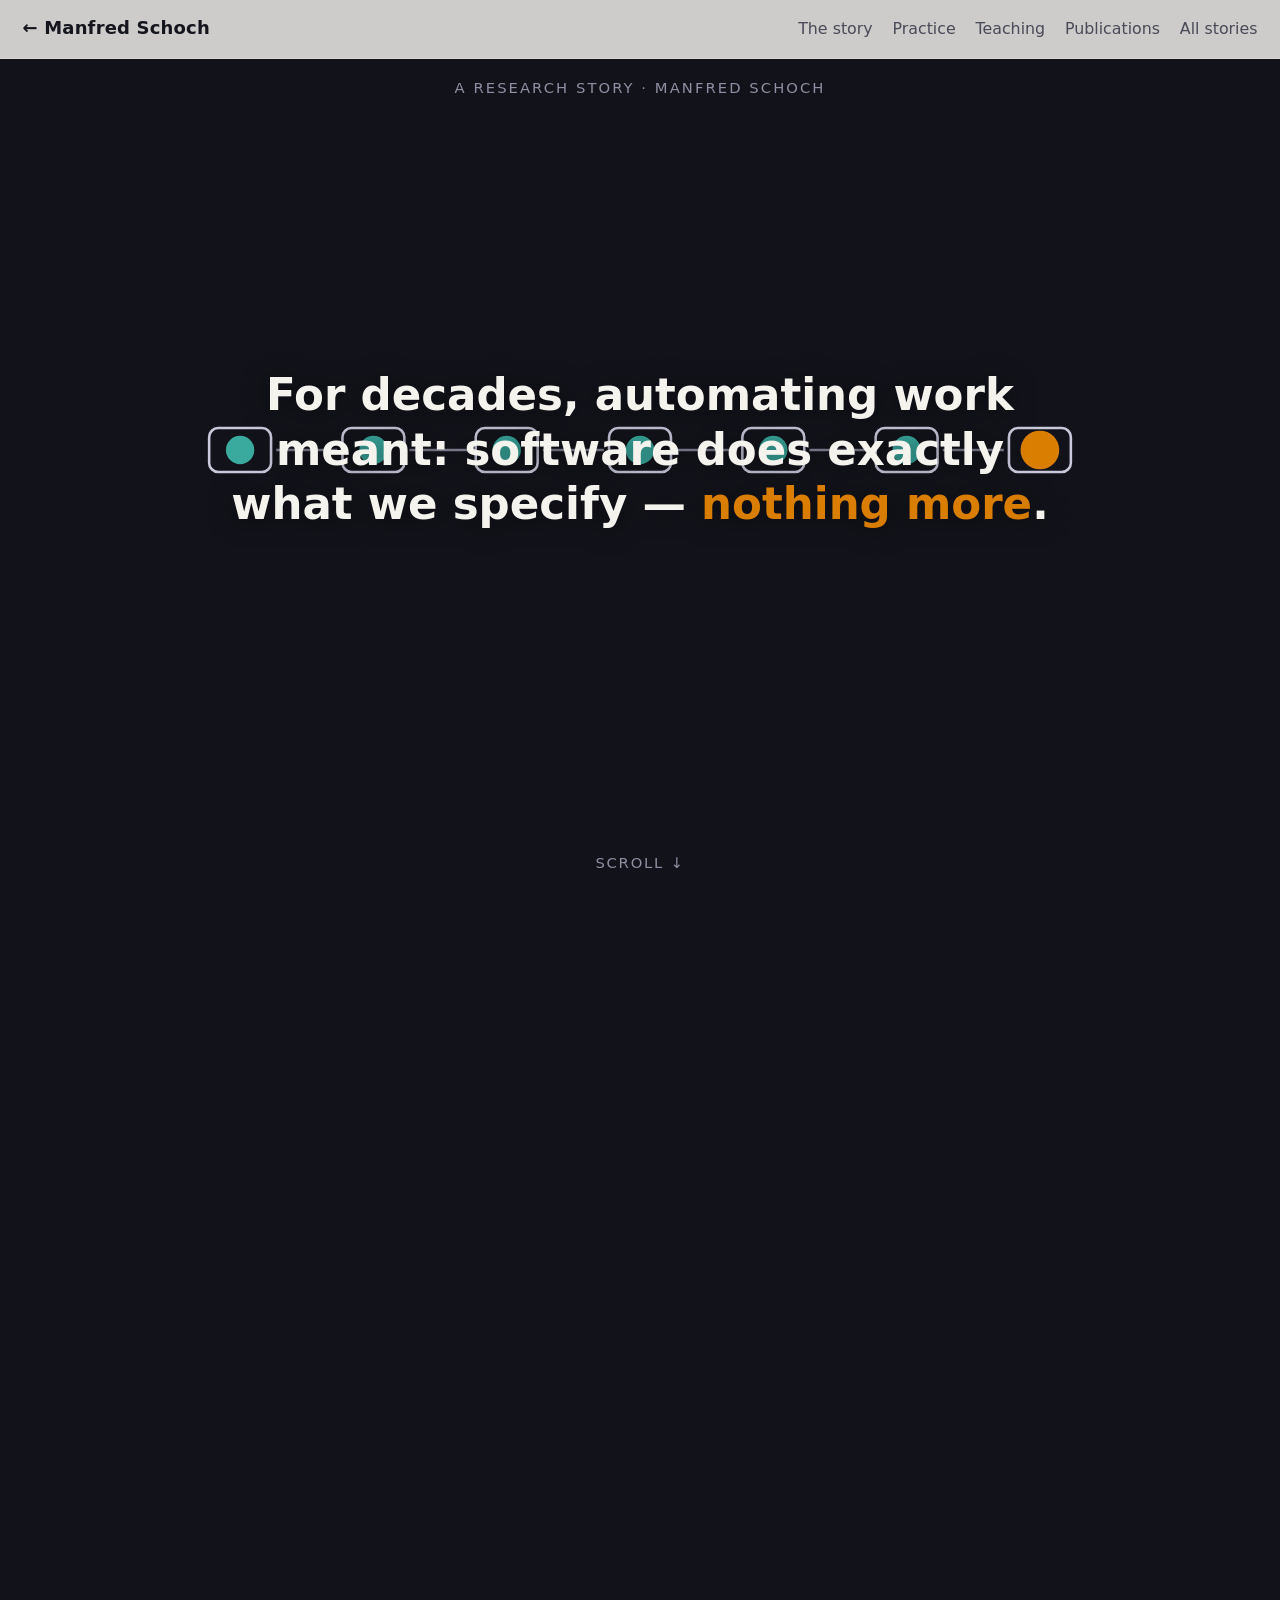
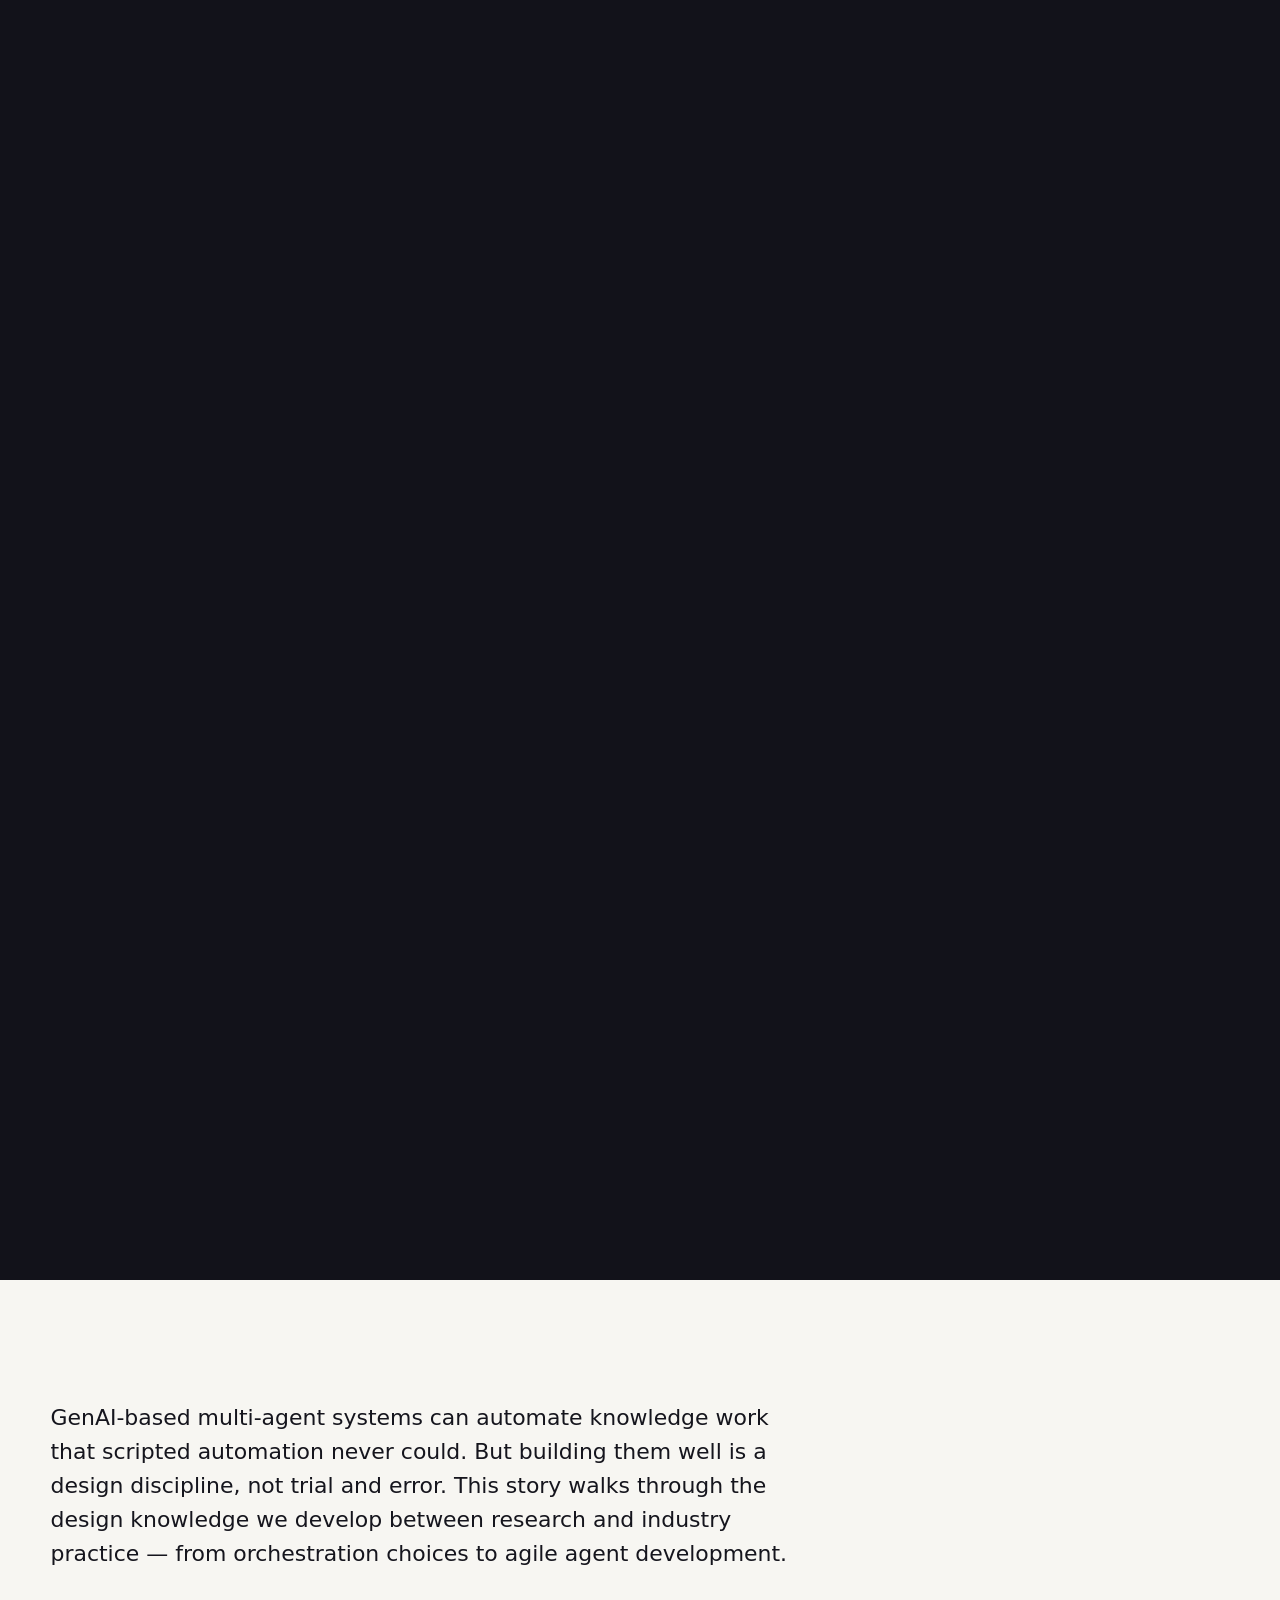
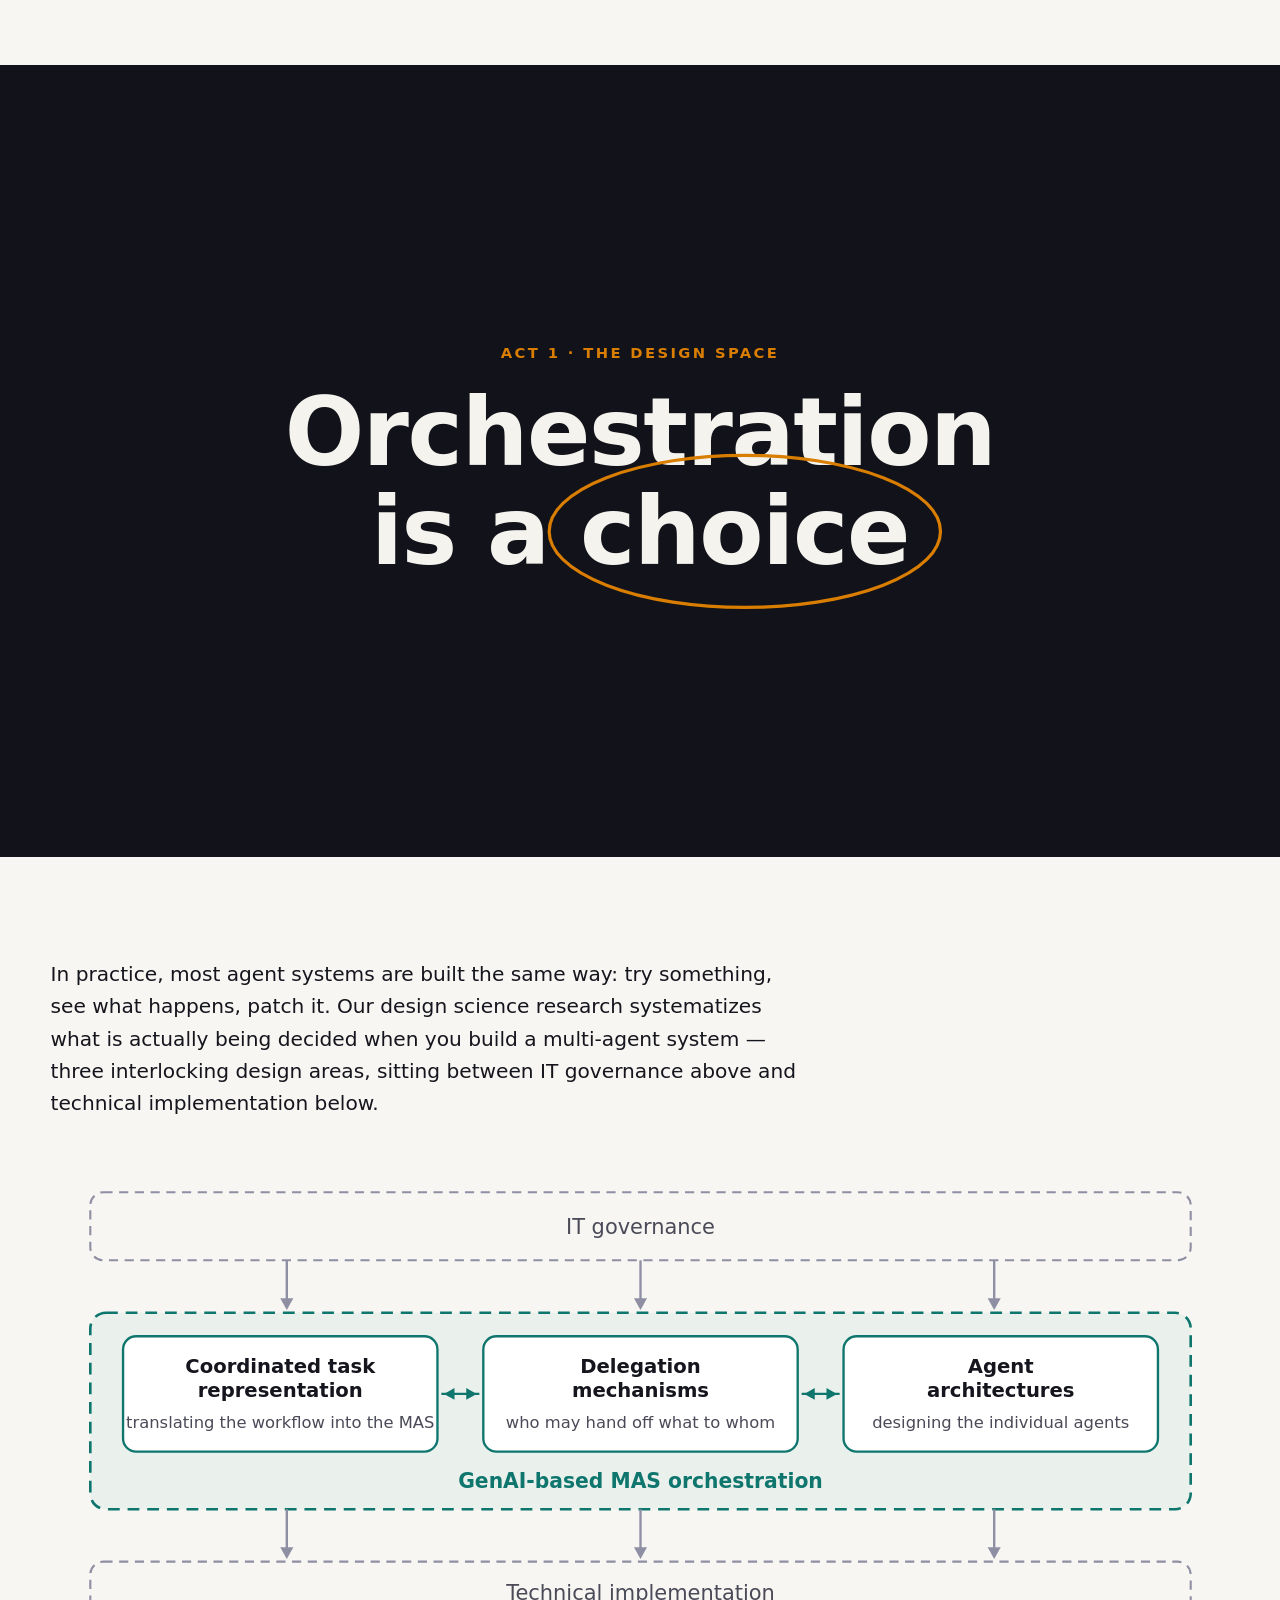
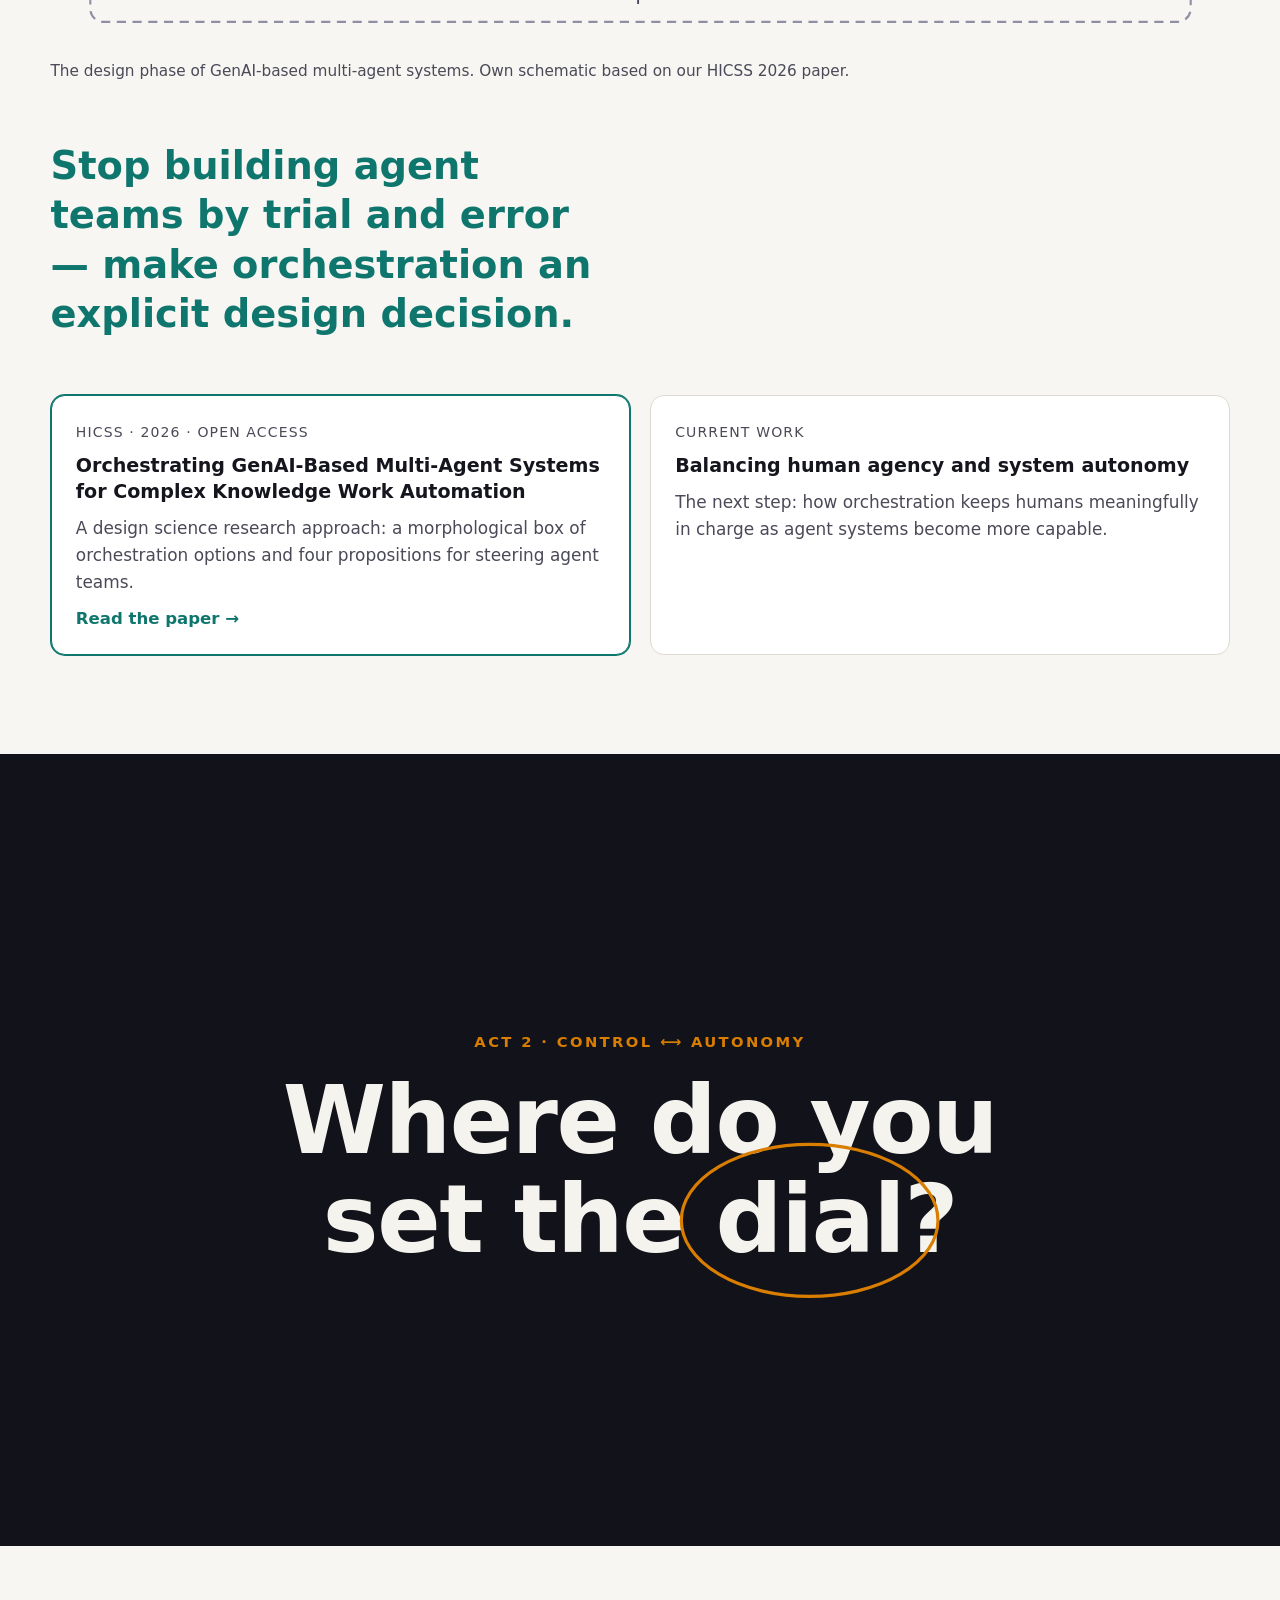
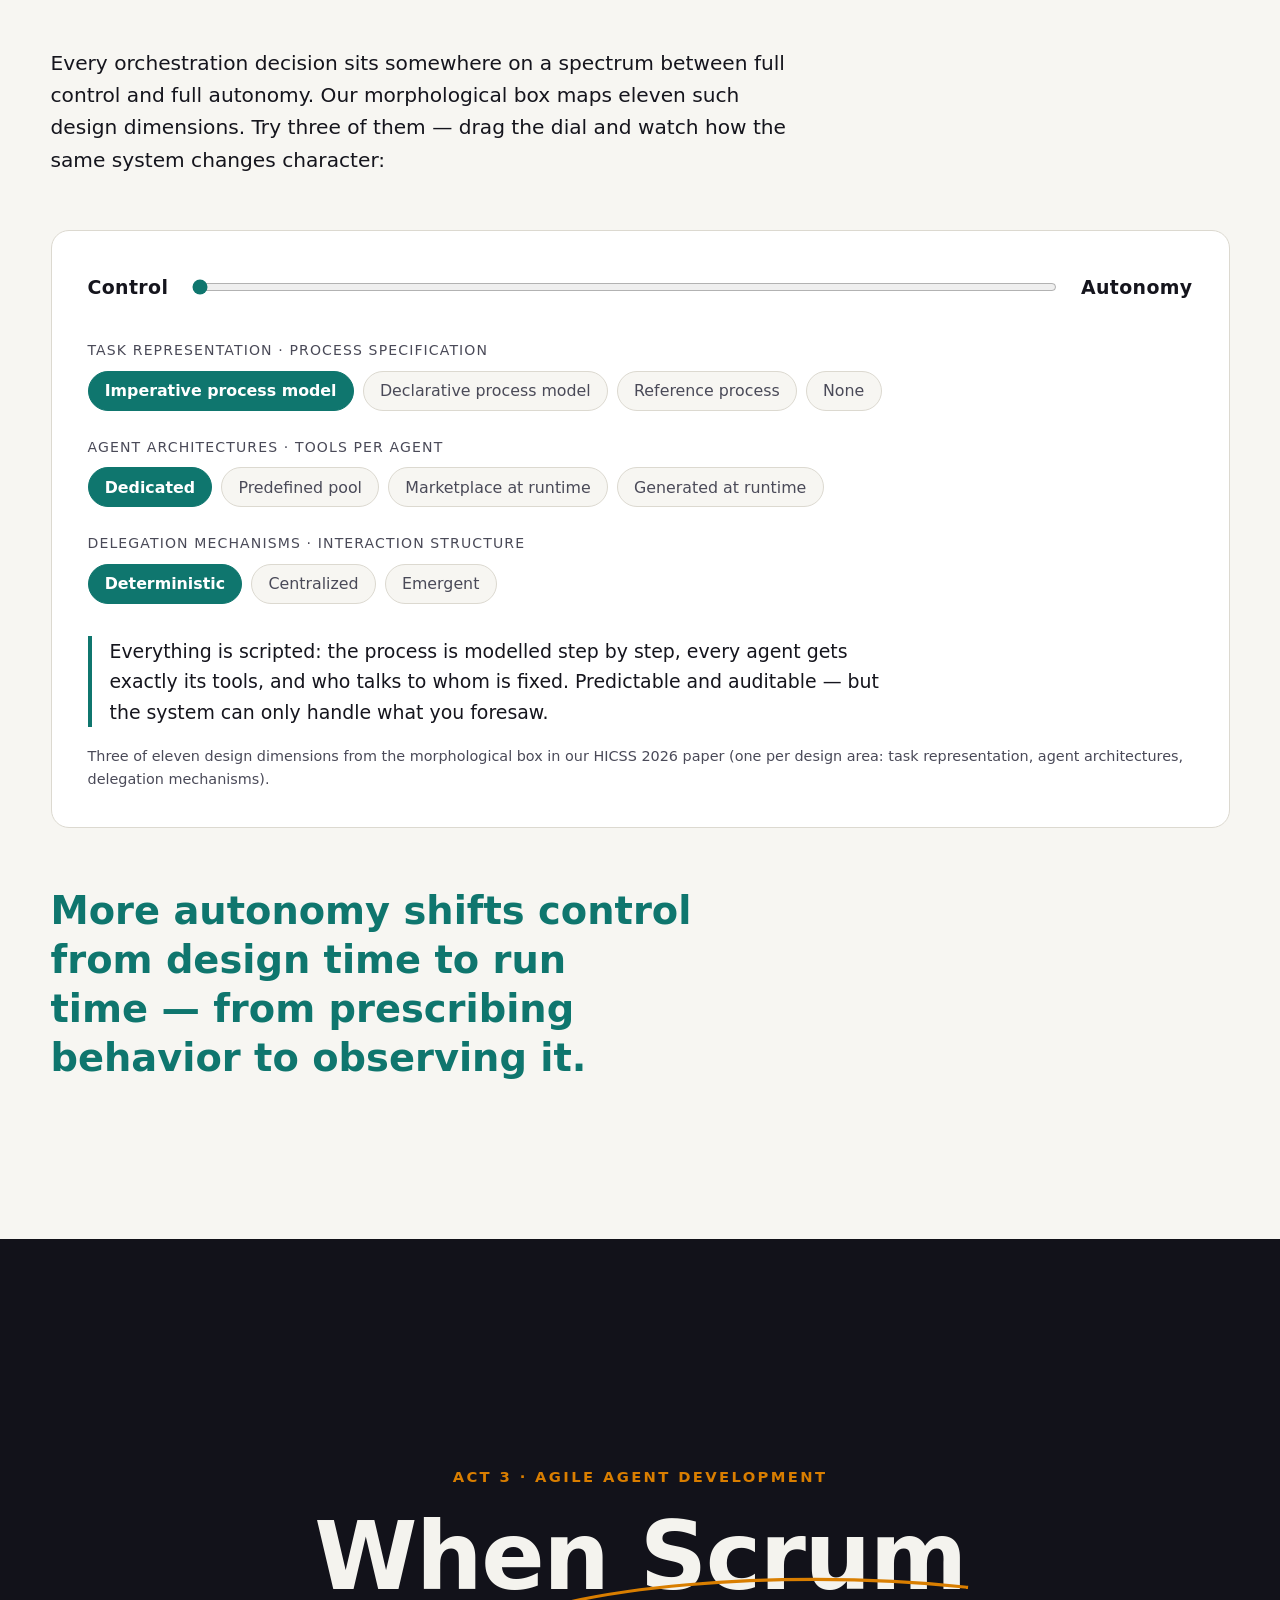
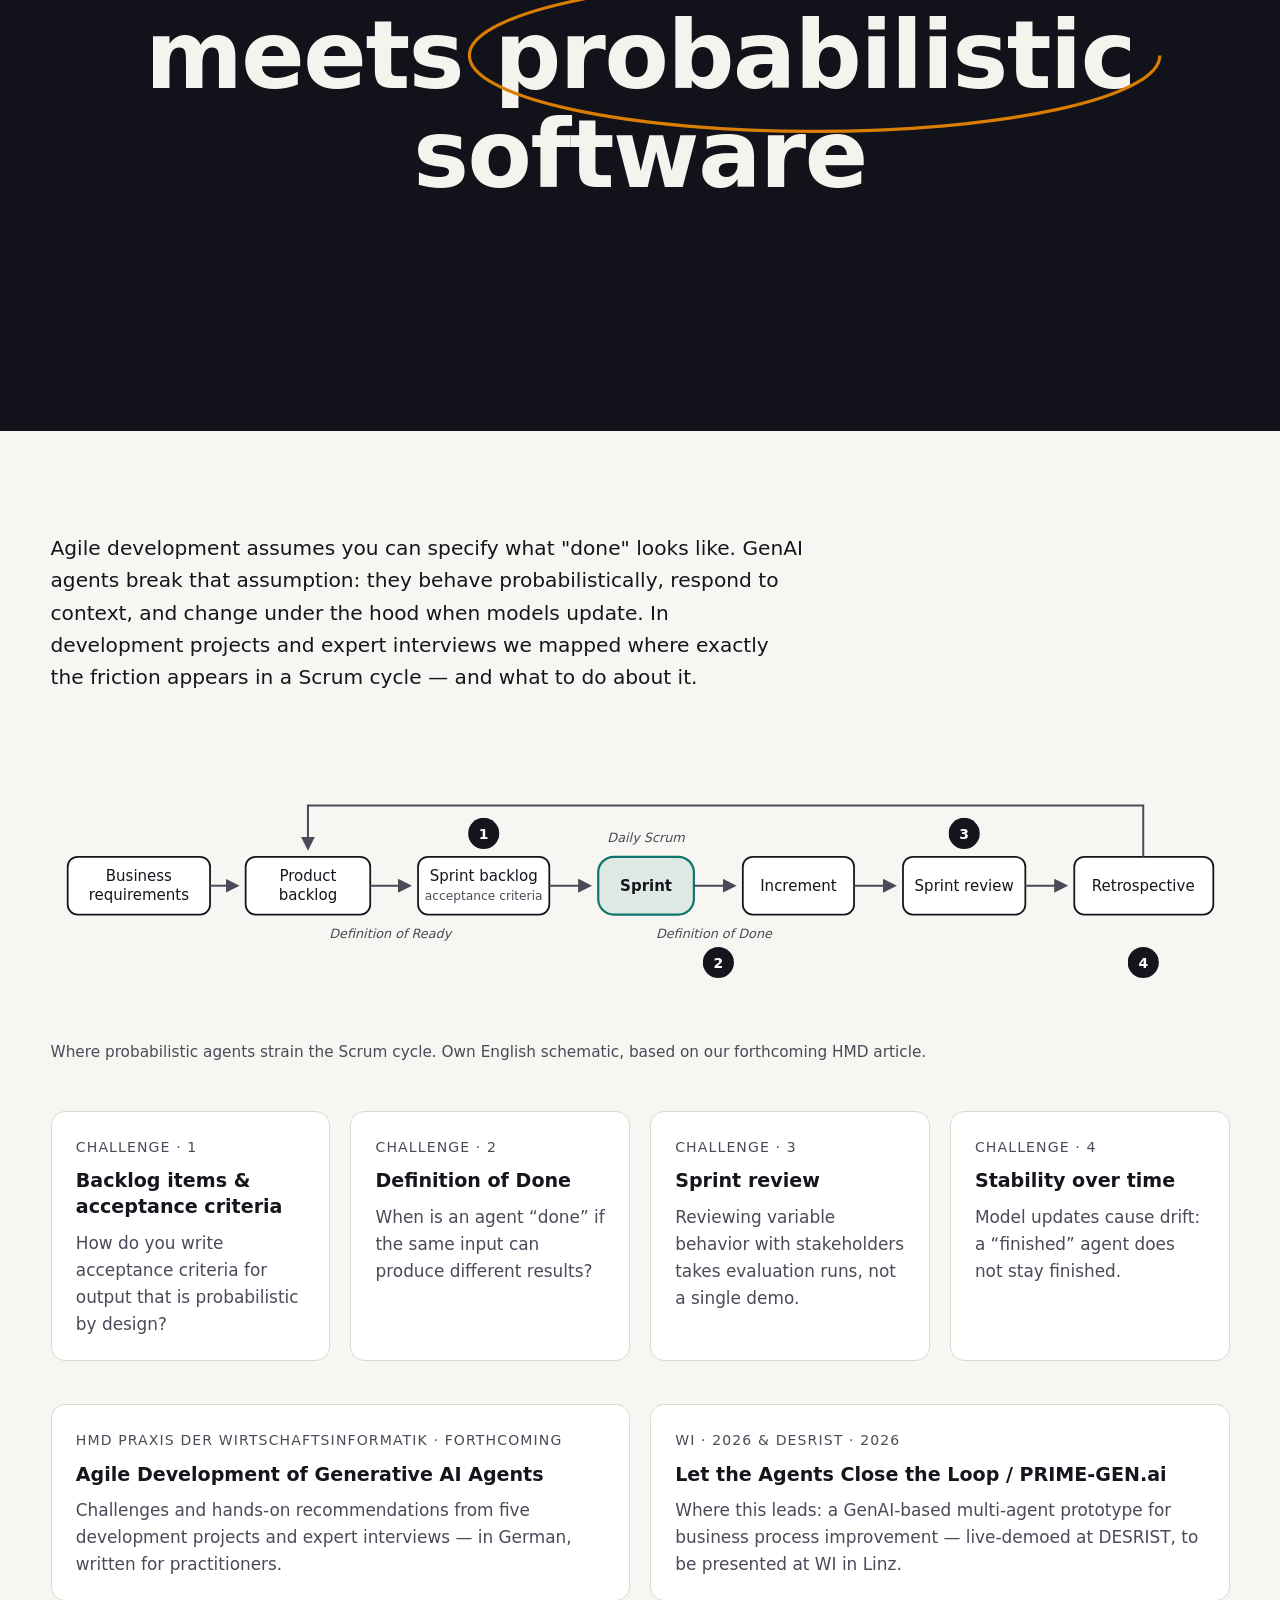
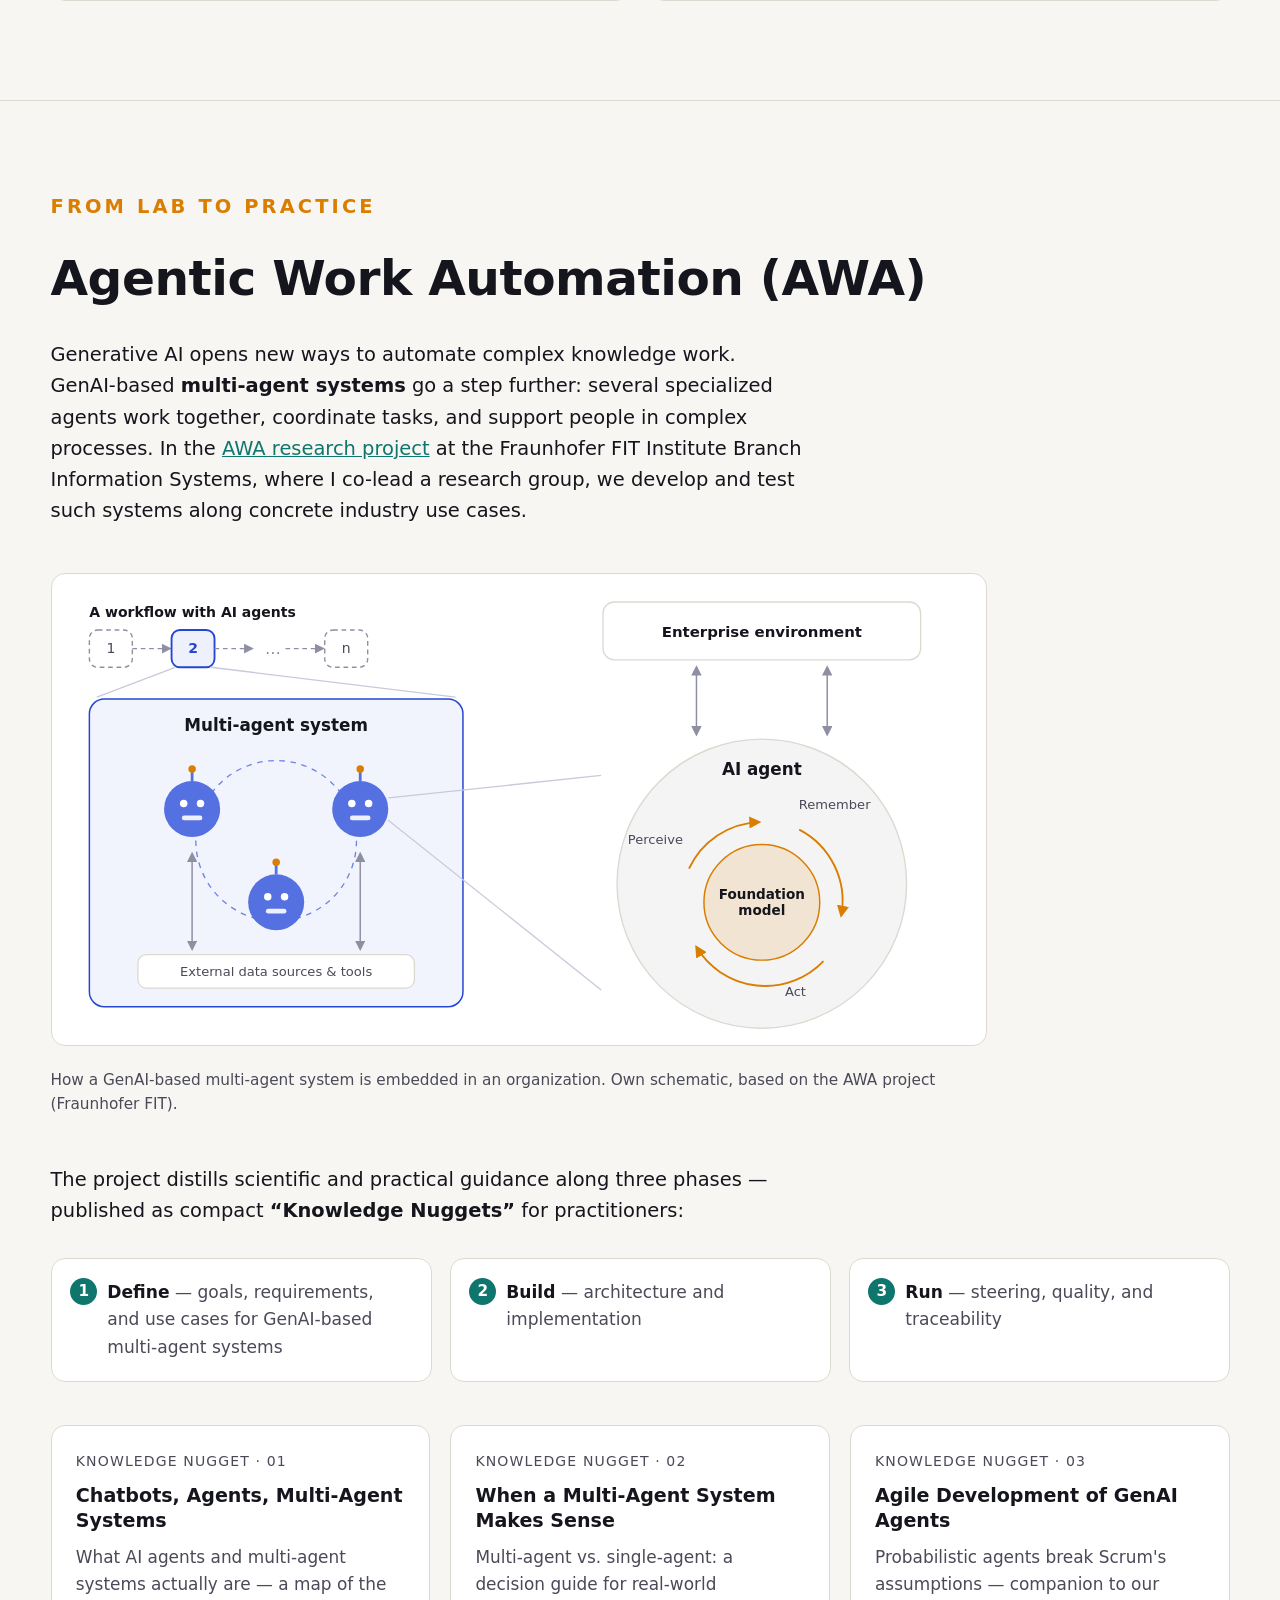
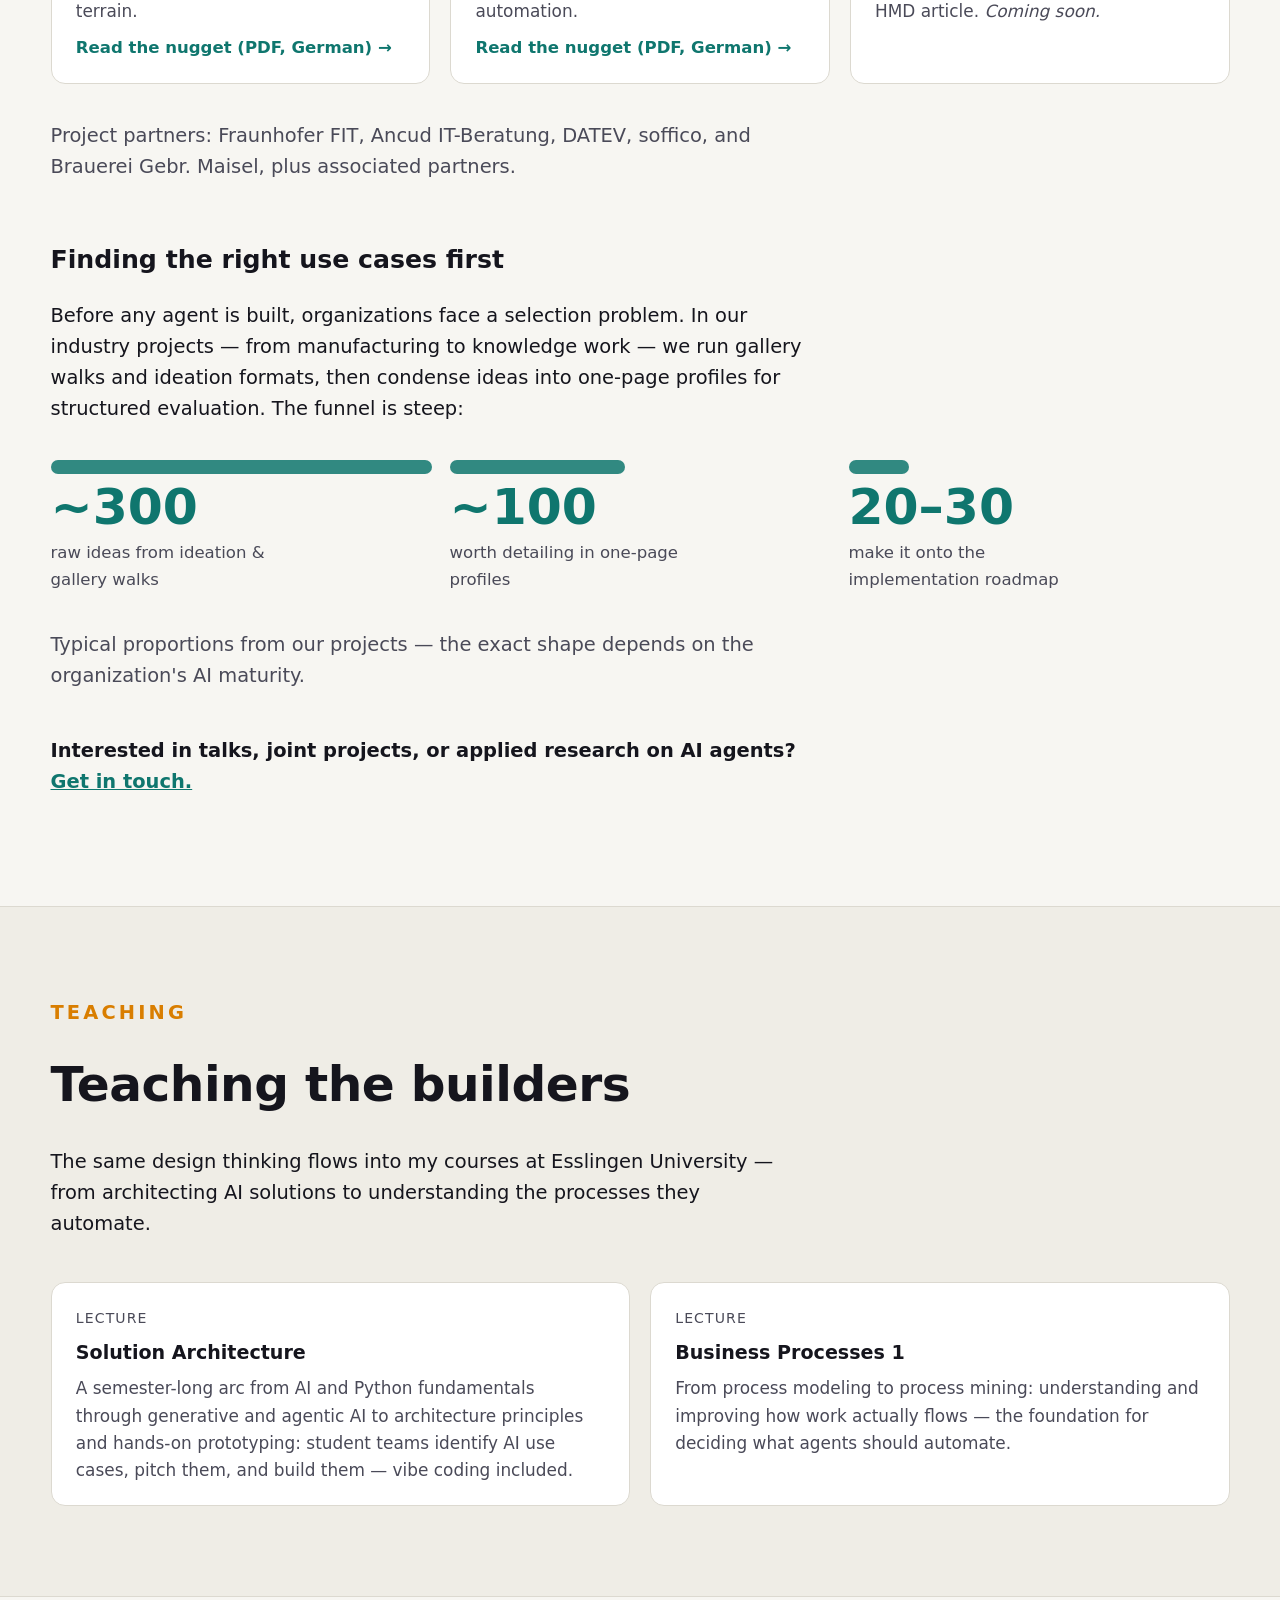
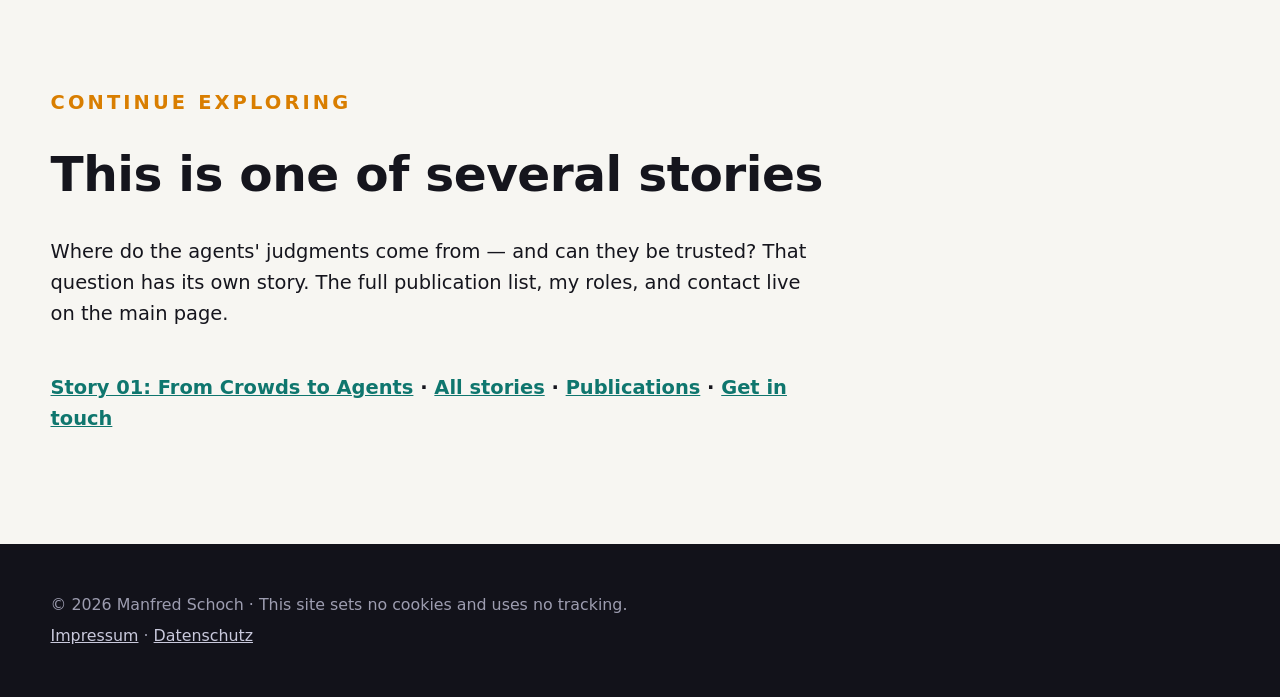
==== stories/agentic-enterprise/index.html @ 25c8eea3 "Phase 2: Story 'Orchestrating the Agentic Enterprise' New story at /stories/agentic-enterprise/ (tea" ====
<!DOCTYPE html>
<html lang="en">
<head>
<meta charset="utf-8">
<meta name="viewport" content="width=device-width, initial-scale=1">
<title>Orchestrating the Agentic Enterprise — Manfred Schoch</title>
<meta name="description" content="Design knowledge for building and steering GenAI multi-agent systems: orchestration choices between control and autonomy, agile agent development, and the AWA research project.">
<meta property="og:title" content="Orchestrating the Agentic Enterprise — Manfred Schoch">
<meta property="og:description" content="How much autonomy do you grant AI agents — and how do you stay in control? A research story on orchestrating multi-agent systems.">
<meta property="og:type" content="article">
<meta property="og:url" content="https://manfredschoch.github.io/Scrollytelling-MS/stories/agentic-enterprise/">
<meta property="og:image" content="https://manfredschoch.github.io/Scrollytelling-MS/assets/og-image.png">
<meta name="twitter:card" content="summary_large_image">
<link rel="stylesheet" href="../../css/style.css">
</head>
<body class="story-agentic">

<header class="site-header">
  <a class="site-header__name" href="../../">← Manfred Schoch</a>
  <nav class="site-header__nav">
    <a href="#act-1">The story</a>
    <a href="#practice">Practice</a>
    <a href="#teaching">Teaching</a>
    <a href="../../#publications">Publications</a>
    <a href="../../#stories">All stories</a>
  </nav>
</header>

<main id="top">

  <!-- ============ OPENING SCROLLYTELLING ============ -->
  <section class="scrolly" id="story" aria-label="Introduction">
    <div class="scrolly__stage">
      <svg class="scrolly__canvas" id="pipeline-canvas" viewBox="0 0 800 600" role="img"
           aria-label="Animation of a rigid process pipeline dissolving into an adaptive network of AI agents around an orchestrator"></svg>
      <div class="scrolly__eyebrow">A research story · Manfred Schoch</div>
      <div class="scrolly__blurbs">
        <div class="scrolly__blurb" data-step="0">
          <p>For decades, automating work meant: software does exactly what we specify — <em>nothing more</em>.</p>
        </div>
        <div class="scrolly__blurb" data-step="1">
          <p>GenAI agents are different: they plan, delegate, and improvise.</p>
        </div>
        <div class="scrolly__blurb" data-step="2">
          <p>The design question of the decade: <strong>how much autonomy do we grant them — and how do we stay in control?</strong></p>
        </div>
      </div>
      <div class="scrolly__hint" aria-hidden="true">Scroll ↓</div>
    </div>
  </section>

  <!-- ============ INTRO ============ -->
  <section class="intro" id="research">
    <div class="wrap">
      <p class="intro__lede reveal">GenAI-based multi-agent systems can automate knowledge work that
      scripted automation never could. But building them well is a design discipline, not trial and
      error. This story walks through the design knowledge we develop between research and industry
      practice — from orchestration choices to agile agent development.</p>
    </div>
  </section>

  <!-- ============ ACT 1 ============ -->
  <section class="chapter" id="act-1">
    <div class="chapter__hero">
      <div class="chapter__hero-inner">
        <p class="chapter__eyebrow">Act 1 · The design space</p>
        <h2 class="chapter__title">Orchestration is a <span class="oval">choice</span></h2>
      </div>
    </div>
    <div class="chapter__body wrap">
      <p class="reveal">In practice, most agent systems are built the same way: try something, see what
      happens, patch it. Our design science research systematizes what is actually being decided when
      you build a multi-agent system — three interlocking design areas, sitting between IT governance
      above and technical implementation below.</p>
      <figure class="figure reveal">
        <svg viewBox="0 0 900 360" role="img" font-family="system-ui, -apple-system, 'Segoe UI', Roboto, sans-serif"
             aria-label="Framework: GenAI-based MAS orchestration consists of coordinated task representation, delegation mechanisms, and agent architectures — framed by IT governance above and technical implementation below">
          <rect x="30" y="20" width="840" height="52" rx="10" fill="none" stroke="#8f8fa3" stroke-width="1.6" stroke-dasharray="7 5"/>
          <text x="450" y="52" text-anchor="middle" font-size="16" fill="#4a4a58">IT governance</text>
          <g stroke="#8f8fa3" stroke-width="1.8">
            <line x1="180" y1="72" x2="180" y2="104"/><line x1="450" y1="72" x2="450" y2="104"/><line x1="720" y1="72" x2="720" y2="104"/>
          </g>
          <g fill="#8f8fa3">
            <path d="M180 110 l-5 -9 h10 z"/><path d="M450 110 l-5 -9 h10 z"/><path d="M720 110 l-5 -9 h10 z"/>
          </g>
          <rect x="30" y="112" width="840" height="150" rx="12" fill="rgba(15,118,110,0.05)" stroke="#0f766e" stroke-width="2" stroke-dasharray="9 6"/>
          <text x="450" y="246" text-anchor="middle" font-size="15.5" font-weight="700" fill="#0f766e">GenAI-based MAS orchestration</text>
          <g>
            <rect x="55" y="130" width="240" height="88" rx="10" fill="#ffffff" stroke="#0f766e" stroke-width="1.8"/>
            <text x="175" y="158" text-anchor="middle" font-size="15" font-weight="700" fill="#15151d">Coordinated task</text>
            <text x="175" y="176" text-anchor="middle" font-size="15" font-weight="700" fill="#15151d">representation</text>
            <text x="175" y="200" text-anchor="middle" font-size="12.5" fill="#4a4a58">translating the workflow into the MAS</text>
            <rect x="330" y="130" width="240" height="88" rx="10" fill="#ffffff" stroke="#0f766e" stroke-width="1.8"/>
            <text x="450" y="158" text-anchor="middle" font-size="15" font-weight="700" fill="#15151d">Delegation</text>
            <text x="450" y="176" text-anchor="middle" font-size="15" font-weight="700" fill="#15151d">mechanisms</text>
            <text x="450" y="200" text-anchor="middle" font-size="12.5" fill="#4a4a58">who may hand off what to whom</text>
            <rect x="605" y="130" width="240" height="88" rx="10" fill="#ffffff" stroke="#0f766e" stroke-width="1.8"/>
            <text x="725" y="158" text-anchor="middle" font-size="15" font-weight="700" fill="#15151d">Agent</text>
            <text x="725" y="176" text-anchor="middle" font-size="15" font-weight="700" fill="#15151d">architectures</text>
            <text x="725" y="200" text-anchor="middle" font-size="12.5" fill="#4a4a58">designing the individual agents</text>
          </g>
          <g stroke="#0f766e" stroke-width="1.8">
            <line x1="298" y1="174" x2="327" y2="174"/><line x1="573" y1="174" x2="602" y2="174"/>
          </g>
          <g fill="#0f766e">
            <path d="M300 174 l8 -4.5 v9 z"/><path d="M325 174 l-8 -4.5 v9 z"/>
            <path d="M575 174 l8 -4.5 v9 z"/><path d="M600 174 l-8 -4.5 v9 z"/>
          </g>
          <g stroke="#8f8fa3" stroke-width="1.8">
            <line x1="180" y1="262" x2="180" y2="294"/><line x1="450" y1="262" x2="450" y2="294"/><line x1="720" y1="262" x2="720" y2="294"/>
          </g>
          <g fill="#8f8fa3">
            <path d="M180 300 l-5 -9 h10 z"/><path d="M450 300 l-5 -9 h10 z"/><path d="M720 300 l-5 -9 h10 z"/>
          </g>
          <rect x="30" y="302" width="840" height="46" rx="10" fill="none" stroke="#8f8fa3" stroke-width="1.6" stroke-dasharray="7 5"/>
          <text x="450" y="331" text-anchor="middle" font-size="16" fill="#4a4a58">Technical implementation</text>
        </svg>
        <figcaption>The design phase of GenAI-based multi-agent systems. Own schematic based on our
        HICSS 2026 paper.</figcaption>
      </figure>
      <blockquote class="pullquote reveal">
        <p>Stop building agent teams by trial and error — make orchestration an explicit design decision.</p>
      </blockquote>
      <div class="cards reveal">
        <article class="card card--highlight">
          <p class="card__venue">HICSS · 2026 · Open Access</p>
          <h3 class="card__title">Orchestrating GenAI-Based Multi-Agent Systems for Complex Knowledge Work Automation</h3>
          <p class="card__text">A design science research approach: a morphological box of orchestration
          options and four propositions for steering agent teams.</p>
          <a class="card__link" href="https://scholarspace.manoa.hawaii.edu/server/api/core/bitstreams/4d6fa4a9-9727-41fc-a479-1f299d56f5e4/content">Read the paper →</a>
        </article>
        <article class="card">
          <p class="card__venue">Current work</p>
          <h3 class="card__title">Balancing human agency and system autonomy</h3>
          <p class="card__text">The next step: how orchestration keeps humans meaningfully in charge as
          agent systems become more capable.</p>
        </article>
      </div>
    </div>
  </section>

  <!-- ============ ACT 2 (FLAGSHIP) ============ -->
  <section class="chapter" id="act-2">
    <div class="chapter__hero">
      <div class="chapter__hero-inner">
        <p class="chapter__eyebrow">Act 2 · Control ⟷ Autonomy</p>
        <h2 class="chapter__title">Where do you set the <span class="oval">dial</span>?</h2>
      </div>
    </div>
    <div class="chapter__body wrap">
      <p class="reveal">Every orchestration decision sits somewhere on a spectrum between full control
      and full autonomy. Our morphological box maps eleven such design dimensions. Try three of them —
      drag the dial and watch how the same system changes character:</p>

      <div class="spectrum reveal" aria-label="Interactive control-autonomy spectrum">
        <div class="spectrum__head">
          <span class="spectrum__pole">Control</span>
          <input type="range" id="spectrum-slider" min="0" max="100" value="0" step="1"
                 aria-label="Position on the control-autonomy spectrum">
          <span class="spectrum__pole">Autonomy</span>
        </div>
        <div class="spectrum__rows" id="spectrum-rows"></div>
        <p class="spectrum__summary" id="spectrum-summary"></p>
        <p class="spectrum__caption">Three of eleven design dimensions from the morphological box in our
        HICSS 2026 paper (one per design area: task representation, agent architectures, delegation
        mechanisms).</p>
      </div>

      <blockquote class="pullquote reveal">
        <p>More autonomy shifts control from design time to run time — from prescribing behavior to observing it.</p>
      </blockquote>
    </div>
  </section>

  <!-- ============ ACT 3 ============ -->
  <section class="chapter" id="act-3">
    <div class="chapter__hero">
      <div class="chapter__hero-inner">
        <p class="chapter__eyebrow">Act 3 · Agile agent development</p>
        <h2 class="chapter__title">When Scrum meets <span class="oval">probabilistic</span> software</h2>
      </div>
    </div>
    <div class="chapter__body wrap">
      <p class="reveal">Agile development assumes you can specify what "done" looks like. GenAI agents
      break that assumption: they behave probabilistically, respond to context, and change under the
      hood when models update. In development projects and expert interviews we mapped where exactly
      the friction appears in a Scrum cycle — and what to do about it.</p>

      <figure class="figure reveal scrum-fig">
        <svg viewBox="0 0 1060 250" role="img" font-family="system-ui, -apple-system, 'Segoe UI', Roboto, sans-serif"
             aria-label="A Scrum cycle from business requirements through product backlog, sprint backlog, sprint, increment, sprint review, and retrospective — with four numbered challenge markers where GenAI agents break the process">
          <defs>
            <marker id="sarr" viewBox="0 0 10 10" refX="8" refY="5" markerWidth="7" markerHeight="7" orient="auto">
              <path d="M0 0 L10 5 L0 10 z" fill="#4a4a58"/>
            </marker>
          </defs>
          <g font-size="13.5" fill="#15151d">
            <rect x="15" y="105" width="128" height="52" rx="9" fill="#ffffff" stroke="#15151d" stroke-width="1.6"/>
            <text x="79" y="127" text-anchor="middle">Business</text>
            <text x="79" y="144" text-anchor="middle">requirements</text>
            <rect x="175" y="105" width="112" height="52" rx="9" fill="#ffffff" stroke="#15151d" stroke-width="1.6"/>
            <text x="231" y="127" text-anchor="middle">Product</text>
            <text x="231" y="144" text-anchor="middle">backlog</text>
            <rect x="330" y="105" width="118" height="52" rx="9" fill="#ffffff" stroke="#15151d" stroke-width="1.6"/>
            <text x="389" y="127" text-anchor="middle">Sprint backlog</text>
            <text x="389" y="144" text-anchor="middle" font-size="11" fill="#4a4a58">acceptance criteria</text>
            <rect x="492" y="105" width="86" height="52" rx="14" fill="rgba(15,118,110,0.10)" stroke="#0f766e" stroke-width="2"/>
            <text x="535" y="136" text-anchor="middle" font-weight="700">Sprint</text>
            <rect x="622" y="105" width="100" height="52" rx="9" fill="#ffffff" stroke="#15151d" stroke-width="1.6"/>
            <text x="672" y="136" text-anchor="middle">Increment</text>
            <rect x="766" y="105" width="110" height="52" rx="9" fill="#ffffff" stroke="#15151d" stroke-width="1.6"/>
            <text x="821" y="136" text-anchor="middle">Sprint review</text>
            <rect x="920" y="105" width="125" height="52" rx="9" fill="#ffffff" stroke="#15151d" stroke-width="1.6"/>
            <text x="982" y="136" text-anchor="middle">Retrospective</text>
          </g>
          <g stroke="#4a4a58" stroke-width="1.8">
            <line x1="143" y1="131" x2="167" y2="131" marker-end="url(#sarr)"/>
            <line x1="287" y1="131" x2="322" y2="131" marker-end="url(#sarr)"/>
            <line x1="448" y1="131" x2="484" y2="131" marker-end="url(#sarr)"/>
            <line x1="578" y1="131" x2="614" y2="131" marker-end="url(#sarr)"/>
            <line x1="722" y1="131" x2="758" y2="131" marker-end="url(#sarr)"/>
            <line x1="876" y1="131" x2="912" y2="131" marker-end="url(#sarr)"/>
          </g>
          <path d="M982 105 v-46 H231 v38" fill="none" stroke="#4a4a58" stroke-width="1.8" marker-end="url(#sarr)"/>
          <g font-size="11.5" fill="#4a4a58" font-style="italic">
            <text x="305" y="178" text-anchor="middle">Definition of Ready</text>
            <text x="596" y="178" text-anchor="middle">Definition of Done</text>
            <text x="535" y="92" text-anchor="middle">Daily Scrum</text>
          </g>
          <g class="scrum-marks">
            <g><circle cx="389" cy="84" r="14" fill="#15151d"/><text x="389" y="89" text-anchor="middle" font-size="12.5" fill="#ffffff" font-weight="700">1</text></g>
            <g><circle cx="600" cy="200" r="14" fill="#15151d"/><text x="600" y="205" text-anchor="middle" font-size="12.5" fill="#ffffff" font-weight="700">2</text></g>
            <g><circle cx="821" cy="84" r="14" fill="#15151d"/><text x="821" y="89" text-anchor="middle" font-size="12.5" fill="#ffffff" font-weight="700">3</text></g>
            <g><circle cx="982" cy="200" r="14" fill="#15151d"/><text x="982" y="205" text-anchor="middle" font-size="12.5" fill="#ffffff" font-weight="700">4</text></g>
          </g>
        </svg>
        <figcaption>Where probabilistic agents strain the Scrum cycle. Own English schematic, based on our
        forthcoming HMD article.</figcaption>
      </figure>

      <div class="cards reveal" style="grid-template-columns: repeat(auto-fit, minmax(14rem, 1fr));">
        <article class="card">
          <p class="card__venue">Challenge · 1</p>
          <h3 class="card__title">Backlog items &amp; acceptance criteria</h3>
          <p class="card__text">How do you write acceptance criteria for output that is probabilistic by design?</p>
        </article>
        <article class="card">
          <p class="card__venue">Challenge · 2</p>
          <h3 class="card__title">Definition of Done</h3>
          <p class="card__text">When is an agent “done” if the same input can produce different results?</p>
        </article>
        <article class="card">
          <p class="card__venue">Challenge · 3</p>
          <h3 class="card__title">Sprint review</h3>
          <p class="card__text">Reviewing variable behavior with stakeholders takes evaluation runs, not a single demo.</p>
        </article>
        <article class="card">
          <p class="card__venue">Challenge · 4</p>
          <h3 class="card__title">Stability over time</h3>
          <p class="card__text">Model updates cause drift: a “finished” agent does not stay finished.</p>
        </article>
      </div>

      <div class="cards reveal">
        <article class="card">
          <p class="card__venue">HMD Praxis der Wirtschaftsinformatik · forthcoming</p>
          <h3 class="card__title">Agile Development of Generative AI Agents</h3>
          <p class="card__text">Challenges and hands-on recommendations from five development projects
          and expert interviews — in German, written for practitioners.</p>
        </article>
        <article class="card">
          <p class="card__venue">WI · 2026 &amp; DESRIST · 2026</p>
          <h3 class="card__title">Let the Agents Close the Loop / PRIME-GEN.ai</h3>
          <p class="card__text">Where this leads: a GenAI-based multi-agent prototype for business
          process improvement — live-demoed at DESRIST, to be presented at WI in Linz.</p>
        </article>
      </div>
    </div>
  </section>

  <!-- ============ PRACTICE: AWA ============ -->
  <section class="band" id="practice">
    <div class="wrap">
      <p class="band__eyebrow reveal">From lab to practice</p>
      <h2 class="band__title reveal">Agentic Work Automation (AWA)</h2>
      <p class="reveal">Generative AI opens new ways to automate complex knowledge work. GenAI-based
      <strong>multi-agent systems</strong> go a step further: several specialized agents work together,
      coordinate tasks, and support people in complex processes. In the
      <a href="https://www.wi.fit.fraunhofer.de/de/projekte/oeffentliche-projekte/Agentic-Work-Automation.html">AWA
      research project</a> at the Fraunhofer FIT Institute Branch Information Systems, where I co-lead a
      research group, we develop and test such systems along concrete industry use cases.</p>
      <figure class="figure reveal">
        <img src="../../assets/awa-architecture.svg" loading="lazy" width="1000" height="505"
             alt="Schematic: a workflow step is handled by a multi-agent system of coordinated agents connected to external data sources and tools; each agent perceives, remembers, and acts on top of a foundation model, embedded in the enterprise environment">
        <figcaption>How a GenAI-based multi-agent system is embedded in an organization. Own schematic,
        based on the AWA project (Fraunhofer&nbsp;FIT).</figcaption>
      </figure>
      <p class="reveal">The project distills scientific and practical guidance along three phases —
      published as compact <strong>“Knowledge Nuggets”</strong> for practitioners:</p>
      <ol class="phases reveal">
        <li><strong>Define</strong> — goals, requirements, and use cases for GenAI-based multi-agent systems</li>
        <li><strong>Build</strong> — architecture and implementation</li>
        <li><strong>Run</strong> — steering, quality, and traceability</li>
      </ol>
      <div class="cards cards--three reveal">
        <article class="card">
          <p class="card__venue">Knowledge Nugget · 01</p>
          <h3 class="card__title">Chatbots, Agents, Multi-Agent Systems</h3>
          <p class="card__text">What AI agents and multi-agent systems actually are — a map of the terrain.</p>
          <a class="card__link" href="https://www.wi.fit.fraunhofer.de/content/dam/fit/witschaftsinformatik/dokumente/01_AWA_Chatbot-Agents-MAS.pdf">Read the nugget (PDF, German) →</a>
        </article>
        <article class="card">
          <p class="card__venue">Knowledge Nugget · 02</p>
          <h3 class="card__title">When a Multi-Agent System Makes Sense</h3>
          <p class="card__text">Multi-agent vs. single-agent: a decision guide for real-world automation.</p>
          <a class="card__link" href="https://www.wi.fit.fraunhofer.de/content/dam/fit/witschaftsinformatik/dokumente/Wann-ein-Multi-Agenten-System-sinnvoll-ist.pdf">Read the nugget (PDF, German) →</a>
        </article>
        <article class="card">
          <p class="card__venue">Knowledge Nugget · 03</p>
          <h3 class="card__title">Agile Development of GenAI Agents</h3>
          <p class="card__text">Probabilistic agents break Scrum's assumptions — companion to our HMD
          article. <em>Coming soon.</em></p>
        </article>
      </div>
      <p class="band__note reveal">Project partners: Fraunhofer FIT, Ancud IT-Beratung, DATEV, soffico,
      and Brauerei Gebr. Maisel, plus associated partners.</p>

      <h3 class="band__subtitle reveal">Finding the right use cases first</h3>
      <p class="reveal">Before any agent is built, organizations face a selection problem. In our industry
      projects — from manufacturing to knowledge work — we run gallery walks and ideation formats, then
      condense ideas into one-page profiles for structured evaluation. The funnel is steep:</p>
      <div class="funnel reveal" aria-label="Use case funnel: from about 300 raw ideas to about 100 worth detailing to 20 to 30 implemented">
        <div class="funnel__stage">
          <div class="funnel__bar" style="--w: 100%"></div>
          <span class="funnel__num">~300</span>
          <span class="funnel__label">raw ideas from ideation &amp; gallery walks</span>
        </div>
        <div class="funnel__stage">
          <div class="funnel__bar" style="--w: 46%"></div>
          <span class="funnel__num">~100</span>
          <span class="funnel__label">worth detailing in one-page profiles</span>
        </div>
        <div class="funnel__stage">
          <div class="funnel__bar" style="--w: 16%"></div>
          <span class="funnel__num">20–30</span>
          <span class="funnel__label">make it onto the implementation roadmap</span>
        </div>
      </div>
      <p class="band__note reveal">Typical proportions from our projects — the exact shape depends on the
      organization's AI maturity.</p>
      <p class="band__cta reveal">Interested in talks, joint projects, or applied research on AI agents?
        <a href="../../#about">Get in touch.</a></p>
    </div>
  </section>

  <!-- ============ TEACHING ============ -->
  <section class="band band--alt" id="teaching">
    <div class="wrap">
      <p class="band__eyebrow reveal">Teaching</p>
      <h2 class="band__title reveal">Teaching the builders</h2>
      <p class="reveal">The same design thinking flows into my courses at Esslingen University — from
      architecting AI solutions to understanding the processes they automate.</p>
      <div class="cards reveal">
        <article class="card">
          <p class="card__venue">Lecture</p>
          <h3 class="card__title">Solution Architecture</h3>
          <p class="card__text">A semester-long arc from AI and Python fundamentals through generative and
          agentic AI to architecture principles and hands-on prototyping: student teams identify AI use
          cases, pitch them, and build them — vibe coding included.</p>
        </article>
        <article class="card">
          <p class="card__venue">Lecture</p>
          <h3 class="card__title">Business Processes 1</h3>
          <p class="card__text">From process modeling to process mining: understanding and improving how
          work actually flows — the foundation for deciding what agents should automate.</p>
        </article>
      </div>
    </div>
  </section>

  <!-- ============ CONTINUE ============ -->
  <section class="band" id="continue">
    <div class="wrap">
      <p class="band__eyebrow reveal">Continue exploring</p>
      <h2 class="band__title reveal">This is one of several stories</h2>
      <p class="reveal">Where do the agents' judgments come from — and can they be trusted? That question
      has its own story. The full publication list, my roles, and contact live on the main page.</p>
      <p class="band__cta reveal"><a href="../crowds-to-agents/">Story 01: From Crowds to Agents</a> ·
        <a href="../../#stories">All stories</a> ·
        <a href="../../#publications">Publications</a> ·
        <a href="../../#about">Get in touch</a></p>
    </div>
  </section>

</main>

<footer class="site-footer">
  <div class="wrap">
    <p>© <span id="year">2026</span> Manfred Schoch · This site sets no cookies and uses no tracking.</p>
    <p><a href="../../impressum.html">Impressum</a> · <a href="../../datenschutz.html">Datenschutz</a></p>
  </div>
</footer>

<script src="../../js/shared.js"></script>
<script src="../../js/story-agentic.js"></script>
</body>
</html>
---- css/style.css ----
/* ============ Design tokens ============ */
:root {
  --ink: #15151d;
  --ink-soft: #4a4a58;
  --paper: #f7f6f2;
  --paper-deep: #efede6;
  --card: #ffffff;
  --accent: #2547d0;
  --accent-warm: #d97e00;
  --stage: #12121a;
  --stage-text: #f4f3ee;
  --line: #dcd9d0;
  --measure: 42rem;
  font-size: clamp(15px, 1.05vw + 10px, 18px);
}

* { box-sizing: border-box; }
html { scroll-behavior: smooth; }
body {
  margin: 0;
  font-family: system-ui, -apple-system, "Segoe UI", Roboto, "Helvetica Neue", sans-serif;
  color: var(--ink);
  background: var(--paper);
  line-height: 1.6;
  -webkit-font-smoothing: antialiased;
}
img { max-width: 100%; height: auto; }
a { color: var(--accent); }

.wrap { max-width: 68rem; margin: 0 auto; padding: 0 1.25rem; }
section[id] { scroll-margin-top: 4.5rem; }

/* ============ Header ============ */
.site-header {
  position: fixed; inset: 0 0 auto 0; z-index: 50;
  display: flex; justify-content: space-between; align-items: center;
  padding: 0.8rem 1.25rem;
  background: color-mix(in srgb, var(--paper) 82%, transparent);
  backdrop-filter: blur(10px);
  border-bottom: 1px solid var(--line);
}
.site-header__name { font-weight: 700; color: var(--ink); text-decoration: none; letter-spacing: 0.01em; }
.site-header__nav { display: flex; gap: 1.1rem; flex-wrap: wrap; }
.site-header__nav a { color: var(--ink-soft); text-decoration: none; font-size: 0.88rem; }
.site-header__nav a:hover { color: var(--accent); }

/* ============ Opening scrollytelling ============ */
.scrolly { position: relative; height: 320vh; background: var(--stage); }
.scrolly__stage {
  position: sticky; top: 0; height: 100vh; height: 100dvh;
  display: grid; place-items: center; overflow: hidden;
}
.scrolly__canvas { width: min(92vw, 60rem); height: auto; max-height: 86vh; }
.scrolly__eyebrow {
  position: absolute; top: 4.2rem; left: 50%; transform: translateX(-50%);
  color: #8f8fa3; font-size: 0.82rem; letter-spacing: 0.14em; text-transform: uppercase;
  white-space: nowrap;
}
.scrolly__blurbs { position: absolute; inset: 0; pointer-events: none; }
.scrolly__blurb {
  position: absolute; inset: 0;
  display: grid; place-items: center;
  opacity: 0; transform: translateY(18px);
  transition: opacity 0.5s ease, transform 0.5s ease;
}
.scrolly__blurb.is-active { opacity: 1; transform: none; }
.scrolly__hint {
  position: absolute; bottom: 1.4rem; left: 50%; transform: translateX(-50%);
  color: #8f8fa3; font-size: 0.82rem; letter-spacing: 0.12em; text-transform: uppercase;
  animation: hint-bob 2.2s ease-in-out infinite;
}
@keyframes hint-bob { 50% { transform: translate(-50%, 6px); } }
.scrolly__blurb p {
  max-width: 30ch; margin: 0; padding: 0 1.25rem;
  color: var(--stage-text); text-align: center;
  font-size: clamp(1.5rem, 3.4vw, 2.6rem); font-weight: 650; line-height: 1.25;
  text-wrap: balance; text-shadow: 0 2px 24px rgba(0,0,0,0.55);
}
.scrolly__blurb em { font-style: normal; color: var(--accent-warm); }
.scrolly__blurb strong { color: #94aaff; }

/* ============ Intro / stats ============ */
.intro { padding: 5.5rem 0 4rem; }
.intro__lede { max-width: var(--measure); font-size: 1.22rem; line-height: 1.55; }
.stats { display: flex; gap: 2.6rem; flex-wrap: wrap; margin-top: 2.6rem; }
.stat { display: flex; flex-direction: column; }
.stat__num, .stat__suffix {
  font-size: clamp(2.6rem, 5vw, 3.8rem); font-weight: 750; line-height: 1;
  color: var(--accent); display: inline;
}
.stat__num + .stat__suffix { margin-left: 0.05em; }
.stat > .stat__num { display: inline-block; }
.stat__label { color: var(--ink-soft); margin-top: 0.45rem; max-width: 12rem; font-size: 0.92rem; }

/* ============ Chapters ============ */
.chapter__hero {
  min-height: 88vh; background: var(--stage);
  display: grid; place-items: center; text-align: center;
  padding: 6rem 1.25rem;
}
.chapter__eyebrow, .band__eyebrow {
  color: var(--accent-warm); font-size: 0.82rem; letter-spacing: 0.16em;
  text-transform: uppercase; font-weight: 600; margin: 0 0 1rem;
}
.chapter__title {
  color: var(--stage-text); margin: 0;
  font-size: clamp(2.4rem, 7.5vw, 5.2rem); font-weight: 800; line-height: 1.06;
  letter-spacing: -0.015em; max-width: 16ch; text-wrap: balance;
}
.oval { position: relative; white-space: nowrap; }
.oval svg.oval-ring {
  position: absolute; inset: -0.32em -0.42em; width: calc(100% + 0.84em); height: calc(100% + 0.64em);
  overflow: visible; pointer-events: none;
}
.oval-ring ellipse {
  fill: none; stroke: var(--accent-warm); stroke-width: 3.2;
  stroke-dasharray: 1250; stroke-dashoffset: 1250;
}
.chapter__hero.in-view .oval-ring ellipse { animation: draw-oval 1.5s 0.35s ease-out forwards; }
@keyframes draw-oval { to { stroke-dashoffset: 0; } }

.chapter__body { padding: 4.5rem 1.25rem 5.5rem; }
.chapter__body > p { max-width: var(--measure); font-size: 1.12rem; }
.chapter__outlook {
  border-left: 4px solid var(--accent-warm); padding-left: 1.1rem;
  color: var(--ink-soft); max-width: var(--measure);
}

/* ============ Pullquotes ============ */
.pullquote { margin: 3.2rem 0; padding: 0; }
.pullquote p {
  margin: 0; max-width: 24ch;
  font-size: clamp(1.5rem, 3vw, 2.2rem); font-weight: 700; line-height: 1.28;
  color: var(--accent); text-wrap: balance;
}

/* ============ Cards ============ */
.cards { display: grid; gap: 1.1rem; grid-template-columns: repeat(auto-fit, minmax(16rem, 1fr)); margin-top: 2.4rem; }
.card {
  background: var(--card); border: 1px solid var(--line); border-radius: 14px;
  padding: 1.35rem 1.35rem 1.2rem; display: flex; flex-direction: column; gap: 0.55rem;
  transition: transform 0.25s ease, box-shadow 0.25s ease;
}
.card:hover { transform: translateY(-4px); box-shadow: 0 14px 34px rgba(21,21,29,0.10); }
.card--highlight { border-color: var(--accent); box-shadow: 0 0 0 1px var(--accent); }
.card__venue { margin: 0; font-size: 0.78rem; letter-spacing: 0.08em; text-transform: uppercase; color: var(--ink-soft); }
.card__title { margin: 0; font-size: 1.06rem; line-height: 1.35; }
.card__text { margin: 0; color: var(--ink-soft); font-size: 0.94rem; flex: 1; }
.card__link { font-size: 0.92rem; font-weight: 600; text-decoration: none; }
.card__link:hover { text-decoration: underline; }

/* ============ Data viz ============ */
.dataviz {
  display: grid; gap: 2rem; grid-template-columns: minmax(16rem, 24rem) 1fr;
  align-items: start; margin: 3.4rem 0;
  background: var(--card); border: 1px solid var(--line); border-radius: 18px;
  padding: 2rem;
}
.dataviz__side { position: sticky; top: 5rem; }
.dataviz__title { margin: 0 0 0.8rem; font-size: 1.3rem; }
.dataviz__stat { margin-top: 1.6rem; display: flex; flex-direction: column; }
.dataviz__num { font-size: clamp(2.6rem, 4.5vw, 3.6rem); font-weight: 800; color: var(--accent-warm); line-height: 1; }
.dataviz__caption { color: var(--ink-soft); font-size: 0.9rem; max-width: 18rem; margin-top: 0.4rem; }
.dataviz__chart { margin: 0; min-width: 0; }
.dataviz__chart svg { width: 100%; height: auto; }
.dataviz__chart figcaption { font-size: 0.8rem; color: var(--ink-soft); margin-top: 0.6rem; }
@media (max-width: 46rem) {
  .dataviz { grid-template-columns: 1fr; }
  .dataviz__side { position: static; }
}
.slopes-lines { clip-path: inset(0 100% 0 0); transition: clip-path 1.3s ease 0.25s; }
#slopes-chart.in-view .slopes-lines,
#contests-chart.in-view .slopes-lines { clip-path: inset(0 0 0 0); }
@media (prefers-reduced-motion: reduce) {
  .slopes-lines { clip-path: none; transition: none; }
}

/* ============ Bands (practice / teaching / beyond) ============ */
.band { padding: 5rem 0; border-top: 1px solid var(--line); }
.band--alt { background: var(--paper-deep); }
.band__title { margin: 0 0 1.2rem; font-size: clamp(1.8rem, 4vw, 2.7rem); font-weight: 800; letter-spacing: -0.01em; }
.band > .wrap > p { max-width: var(--measure); font-size: 1.08rem; }
.band__cta { margin-top: 2.4rem; font-weight: 600; font-size: 1.08rem; }
.band__note { margin-top: 2rem; color: var(--ink-soft); font-size: 0.9rem; }

.figure { margin: 2.6rem 0; }
.figure img {
  width: 100%; max-width: 52rem; border-radius: 14px;
  border: 1px solid var(--line); background: var(--card);
}
.figure figcaption { font-size: 0.85rem; color: var(--ink-soft); max-width: 52rem; margin-top: 0.7rem; }

.phases {
  display: grid; gap: 1rem; grid-template-columns: repeat(auto-fit, minmax(15rem, 1fr));
  margin: 1.8rem 0 0; padding: 0; counter-reset: phase; list-style: none;
}
.phases li {
  background: var(--card); border: 1px solid var(--line); border-radius: 14px;
  padding: 1.1rem 1.2rem 1.1rem 3.1rem; position: relative; color: var(--ink-soft); font-size: 0.95rem;
}
.phases li::before {
  counter-increment: phase; content: counter(phase);
  position: absolute; left: 1.05rem; top: 1.05rem;
  width: 1.5rem; height: 1.5rem; border-radius: 50%;
  background: var(--accent); color: #fff; font-weight: 700; font-size: 0.85rem;
  display: grid; place-items: center;
}
.phases strong { color: var(--ink); }

/* ============ Publications ============ */
.pubs { padding: 5rem 0; border-top: 1px solid var(--line); }
.pubs__filters { display: flex; gap: 0.5rem; flex-wrap: wrap; margin: 1.4rem 0 2rem; }
.pubs__filter {
  border: 1px solid var(--line); background: var(--card); color: var(--ink-soft);
  border-radius: 999px; padding: 0.42rem 1rem; font-size: 0.88rem; cursor: pointer;
}
.pubs__filter.is-active { background: var(--ink); color: var(--paper); border-color: var(--ink); }
.pubs__list { margin: 0; padding-left: 1.2rem; max-width: 56rem; }
.pubs__list li { margin-bottom: 0.85rem; font-size: 0.95rem; color: var(--ink-soft); }
.pubs__list li.is-hidden { display: none; }
.pubs__list em { color: var(--ink); }
.pubs__note { color: var(--ink-soft); font-size: 0.9rem; margin-top: 2rem; }

/* ============ About ============ */
.about { padding: 5rem 0; border-top: 1px solid var(--line); background: var(--paper-deep); }
.about__grid { display: grid; gap: 2.4rem; grid-template-columns: minmax(10rem, 16rem) 1fr; align-items: center; }
.about__photo { border-radius: 18px; }
.about__roles { padding-left: 1.1rem; color: var(--ink-soft); }
.about__roles li { margin-bottom: 0.35rem; }
.about__links { font-weight: 600; }
@media (max-width: 40rem) { .about__grid { grid-template-columns: 1fr; } .about__photo { max-width: 14rem; } }

/* ============ Footer ============ */
.site-footer { background: var(--stage); color: #9d9db0; padding: 2.4rem 0; font-size: 0.88rem; }
.site-footer a { color: #c9c9dc; }
.site-footer p { margin: 0.3rem 0; }

/* ============ Landing (hub) ============ */
.hub-hero { padding: 9.5rem 0 4.5rem; }
.hub-hero__title {
  margin: 0 0 1.4rem; max-width: 22ch;
  font-size: clamp(2.4rem, 6vw, 4.4rem); font-weight: 800; line-height: 1.06;
  letter-spacing: -0.015em; text-wrap: balance;
}
.hub-hero__sub { max-width: var(--measure); font-size: 1.15rem; color: var(--ink-soft); }

.story-cards { display: grid; gap: 1.4rem; grid-template-columns: repeat(auto-fit, minmax(17rem, 1fr)); margin-top: 2.6rem; }
.story-card {
  background: var(--card); border: 1px solid var(--line); border-radius: 18px;
  padding: 0 1.5rem 1.5rem; display: flex; flex-direction: column; gap: 0.6rem;
  text-decoration: none; color: var(--ink); position: relative; overflow: hidden;
  transition: transform 0.25s ease, box-shadow 0.25s ease;
}
a.story-card:hover { transform: translateY(-5px); box-shadow: 0 18px 40px rgba(21,21,29,0.12); }
a.story-card:hover .card__link { text-decoration: underline; }
.story-card__motif {
  margin: 0 -1.5rem 0.8rem; padding: 1rem 1rem 0.4rem;
  background: var(--paper-deep); border-bottom: 1px solid var(--line);
}
.story-card__motif svg { width: 100%; height: auto; display: block; }
/* per-story color presence (echoes each story's accent world) */
.story-card__motif--crowds { background: var(--stage); }
.story-card__motif--agentic { background: rgba(15,118,110,0.09); border-bottom-color: rgba(15,118,110,0.25); }
.story-card__motif--human { background: rgba(109,74,166,0.09); border-bottom-color: rgba(109,74,166,0.25); }
.story-card:nth-child(1) .card__venue { color: #d97e00; }
.story-card:nth-child(2) .card__venue { color: #0f766e; }
.story-card:nth-child(3) .card__venue { color: #6d4aa6; }
.story-card--soon { opacity: 0.88; }
.badge-soon {
  align-self: flex-start; margin-top: 0.3rem;
  font-size: 0.78rem; font-weight: 700; letter-spacing: 0.08em; text-transform: uppercase;
  color: var(--ink-soft); background: var(--paper-deep);
  border: 1px solid var(--line); border-radius: 999px; padding: 0.3rem 0.8rem;
}

/* ============ Story 2: agentic enterprise (teal accent) ============ */
.story-agentic { --accent: #0f766e; }
.band__subtitle { margin: 3.2rem 0 1rem; font-size: 1.4rem; font-weight: 800; }

.spectrum {
  background: var(--card); border: 1px solid var(--line); border-radius: 18px;
  padding: 2rem; margin: 3rem 0;
}
.spectrum__head { display: flex; align-items: center; gap: 1.2rem; margin-bottom: 1.8rem; }
.spectrum__pole { font-weight: 800; font-size: 1.05rem; letter-spacing: 0.02em; }
.spectrum__head input[type="range"] {
  flex: 1; accent-color: var(--accent); height: 2rem; cursor: pointer;
}
.spectrum__group {
  margin: 1.4rem 0 0.5rem; font-size: 0.78rem; letter-spacing: 0.08em;
  text-transform: uppercase; color: var(--ink-soft);
}
.spectrum__chips { display: flex; gap: 0.5rem; flex-wrap: wrap; }
.chip {
  border: 1px solid var(--line); border-radius: 999px; padding: 0.35rem 0.9rem;
  font-size: 0.88rem; color: var(--ink-soft); background: var(--paper);
  transition: background 0.25s ease, color 0.25s ease, border-color 0.25s ease;
}
.chip.is-active { background: var(--accent); border-color: var(--accent); color: #fff; font-weight: 600; }
.spectrum__summary {
  margin: 1.8rem 0 0.4rem; min-height: 4.2em; max-width: 46rem;
  font-size: 1.05rem; color: var(--ink); border-left: 4px solid var(--accent); padding-left: 1rem;
}
.spectrum__caption { font-size: 0.8rem; color: var(--ink-soft); margin: 1rem 0 0; }

.funnel { display: grid; gap: 1rem; grid-template-columns: repeat(auto-fit, minmax(13rem, 1fr)); margin: 2rem 0 0.8rem; }
.funnel__stage { display: flex; flex-direction: column; gap: 0.3rem; }
.funnel__bar {
  height: 14px; border-radius: 7px; background: var(--accent); opacity: 0.85;
  width: 0; transition: width 1.1s ease 0.2s;
}
.funnel.in-view .funnel__bar { width: var(--w); }
.funnel__num { font-size: clamp(2rem, 4vw, 2.8rem); font-weight: 800; color: var(--accent); line-height: 1.1; }
.funnel__label { color: var(--ink-soft); font-size: 0.92rem; max-width: 15rem; }
@media (prefers-reduced-motion: reduce) {
  .funnel__bar { transition: none; width: var(--w); }
}

.scrum-fig svg { min-width: 40rem; }
.scrum-fig { overflow-x: auto; }
.scrum-marks g { opacity: 0; transform: scale(0.5); transform-origin: center; transform-box: fill-box; }
.scrum-fig.in-view .scrum-marks g { animation: mark-pop 0.5s ease forwards; }
.scrum-fig.in-view .scrum-marks g:nth-child(1) { animation-delay: 0.3s; }
.scrum-fig.in-view .scrum-marks g:nth-child(2) { animation-delay: 0.7s; }
.scrum-fig.in-view .scrum-marks g:nth-child(3) { animation-delay: 1.1s; }
.scrum-fig.in-view .scrum-marks g:nth-child(4) { animation-delay: 1.5s; }
@keyframes mark-pop { to { opacity: 1; transform: scale(1); } }
@media (prefers-reduced-motion: reduce) {
  .scrum-marks g { opacity: 1; transform: none; animation: none !important; }
}

/* ============ Reveal animation ============ */
.reveal { opacity: 0; transform: translateY(26px); transition: opacity 0.7s ease, transform 0.7s ease; }
.reveal.in-view { opacity: 1; transform: none; }

@media (prefers-reduced-motion: reduce) {
  html { scroll-behavior: auto; }
  .reveal { opacity: 1; transform: none; transition: none; }
  .scrolly { height: auto; }
  .scrolly__stage { position: static; height: auto; padding: 5rem 0 3rem; display: block; }
  .scrolly__blurbs { position: static; }
  .scrolly__blurb { position: static; opacity: 1; transform: none; padding: 1.4rem 0; }
  .scrolly__hint { display: none; }
  .oval-ring ellipse { stroke-dashoffset: 0; animation: none; }
}
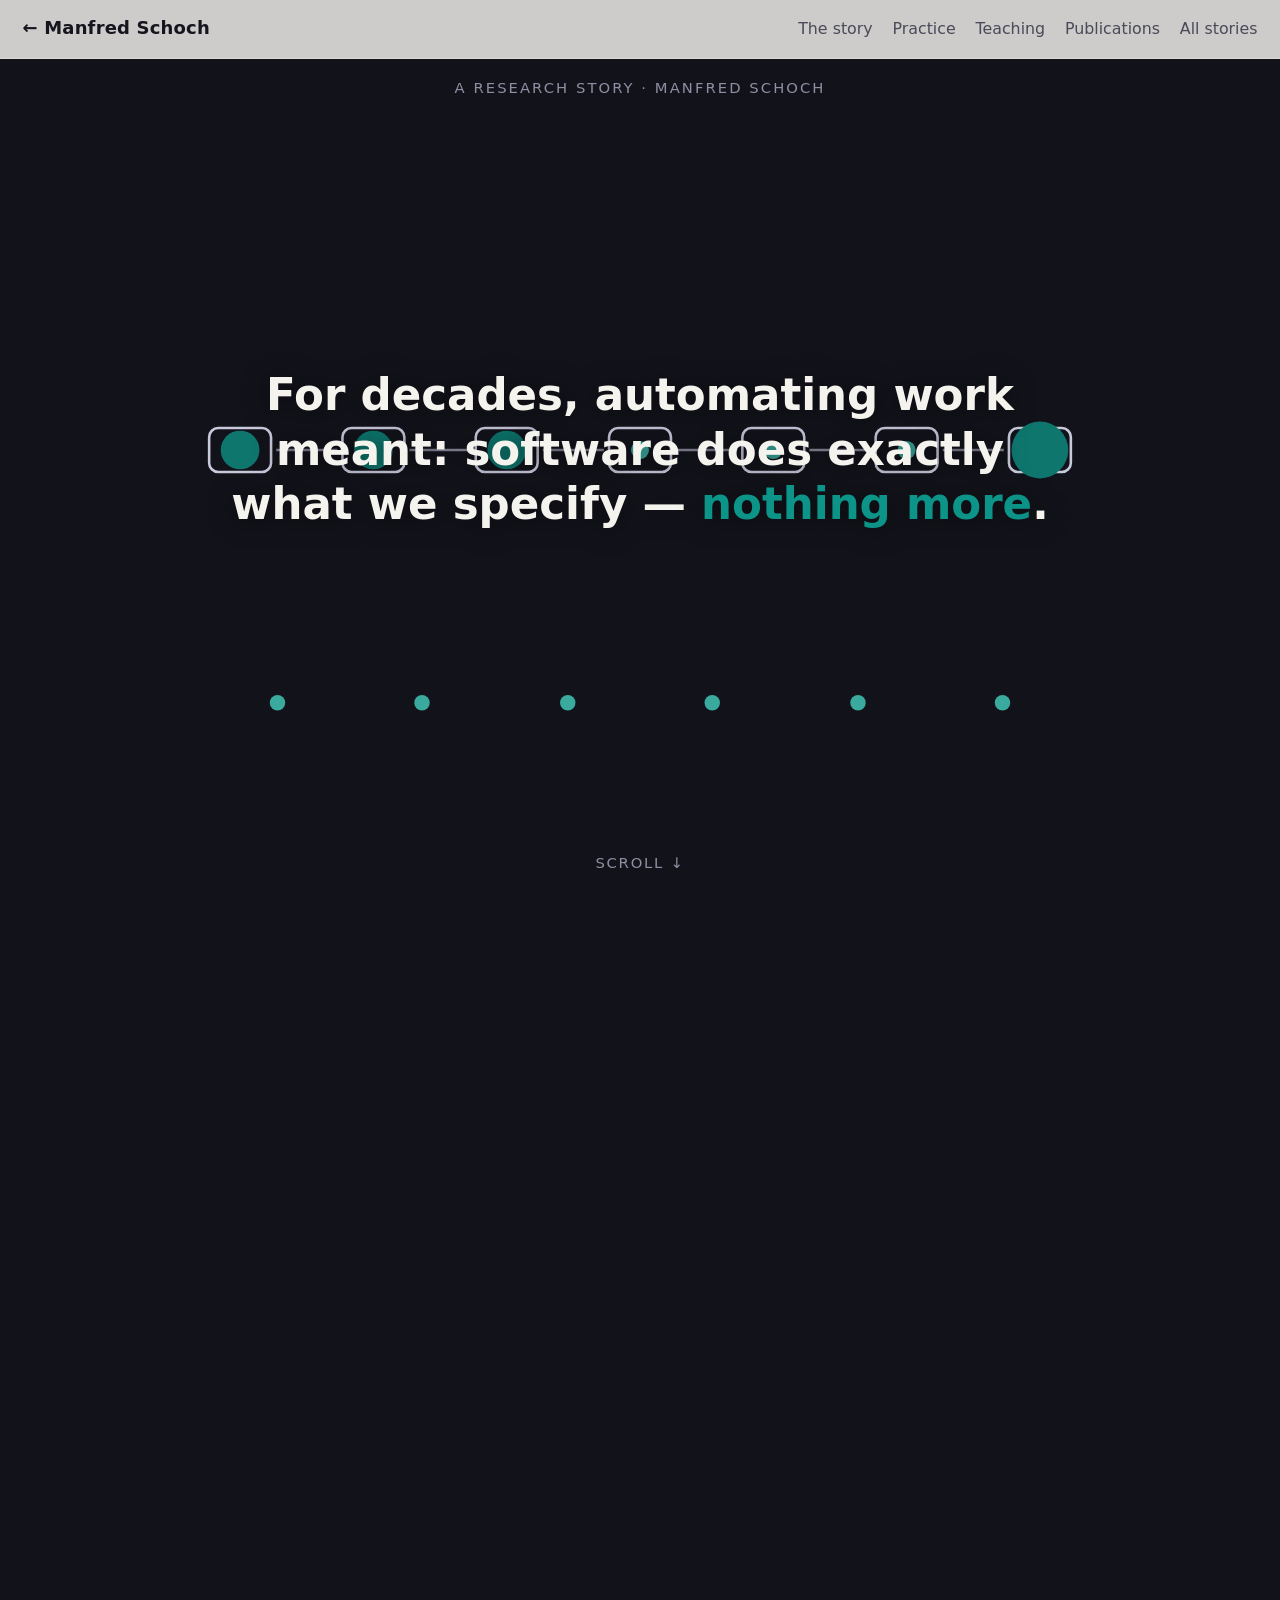
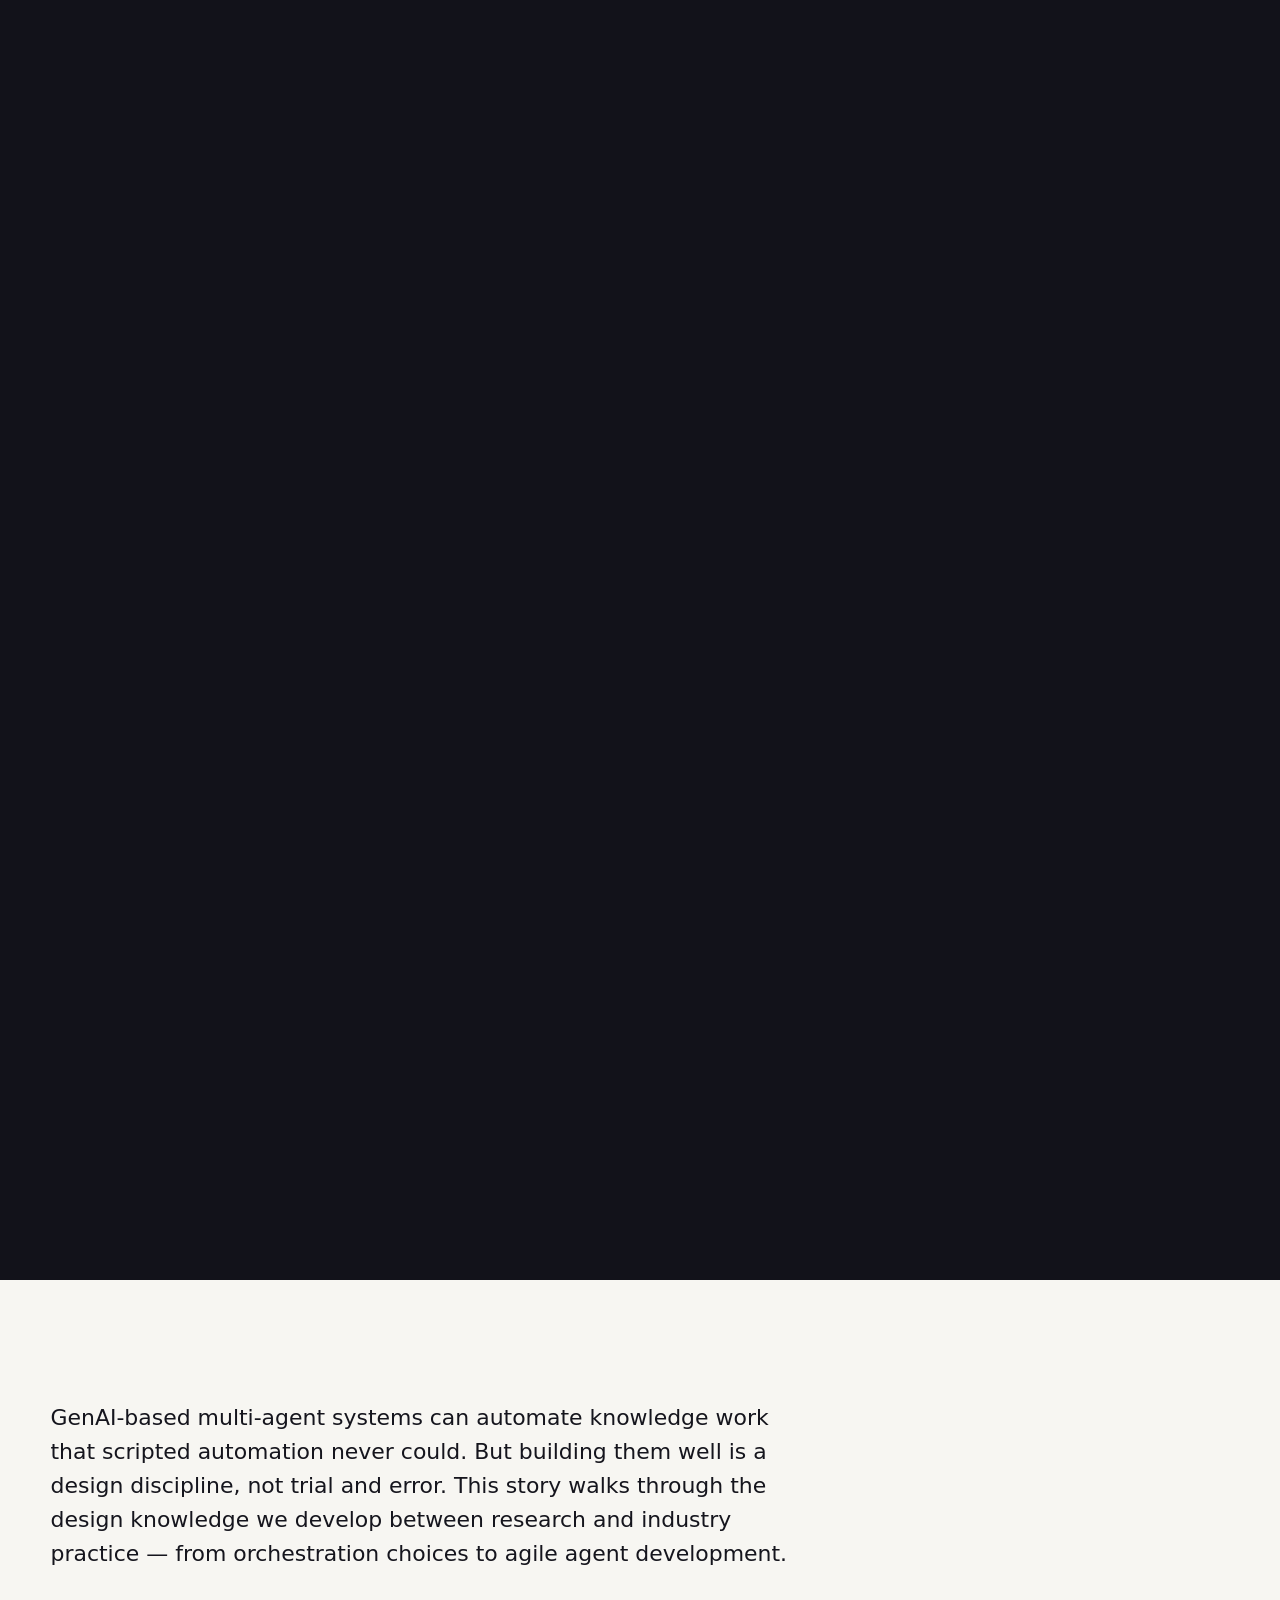
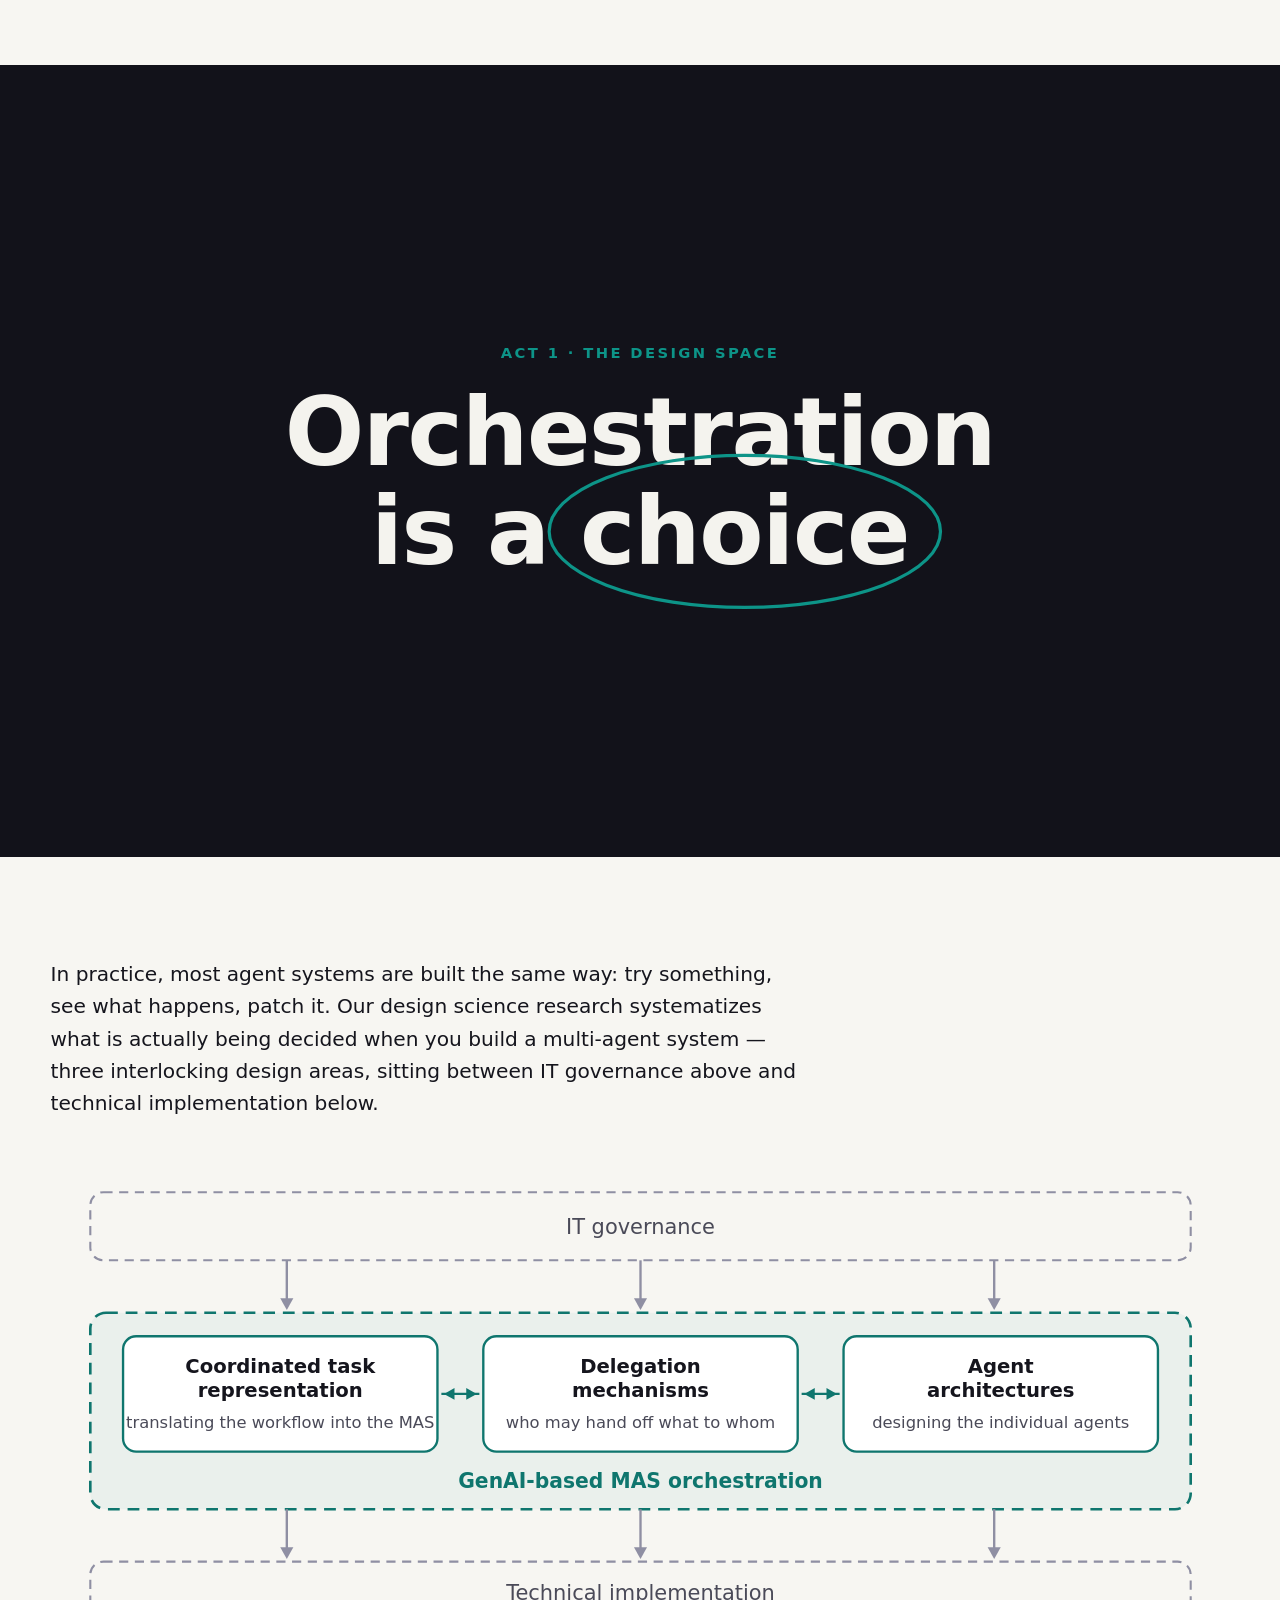
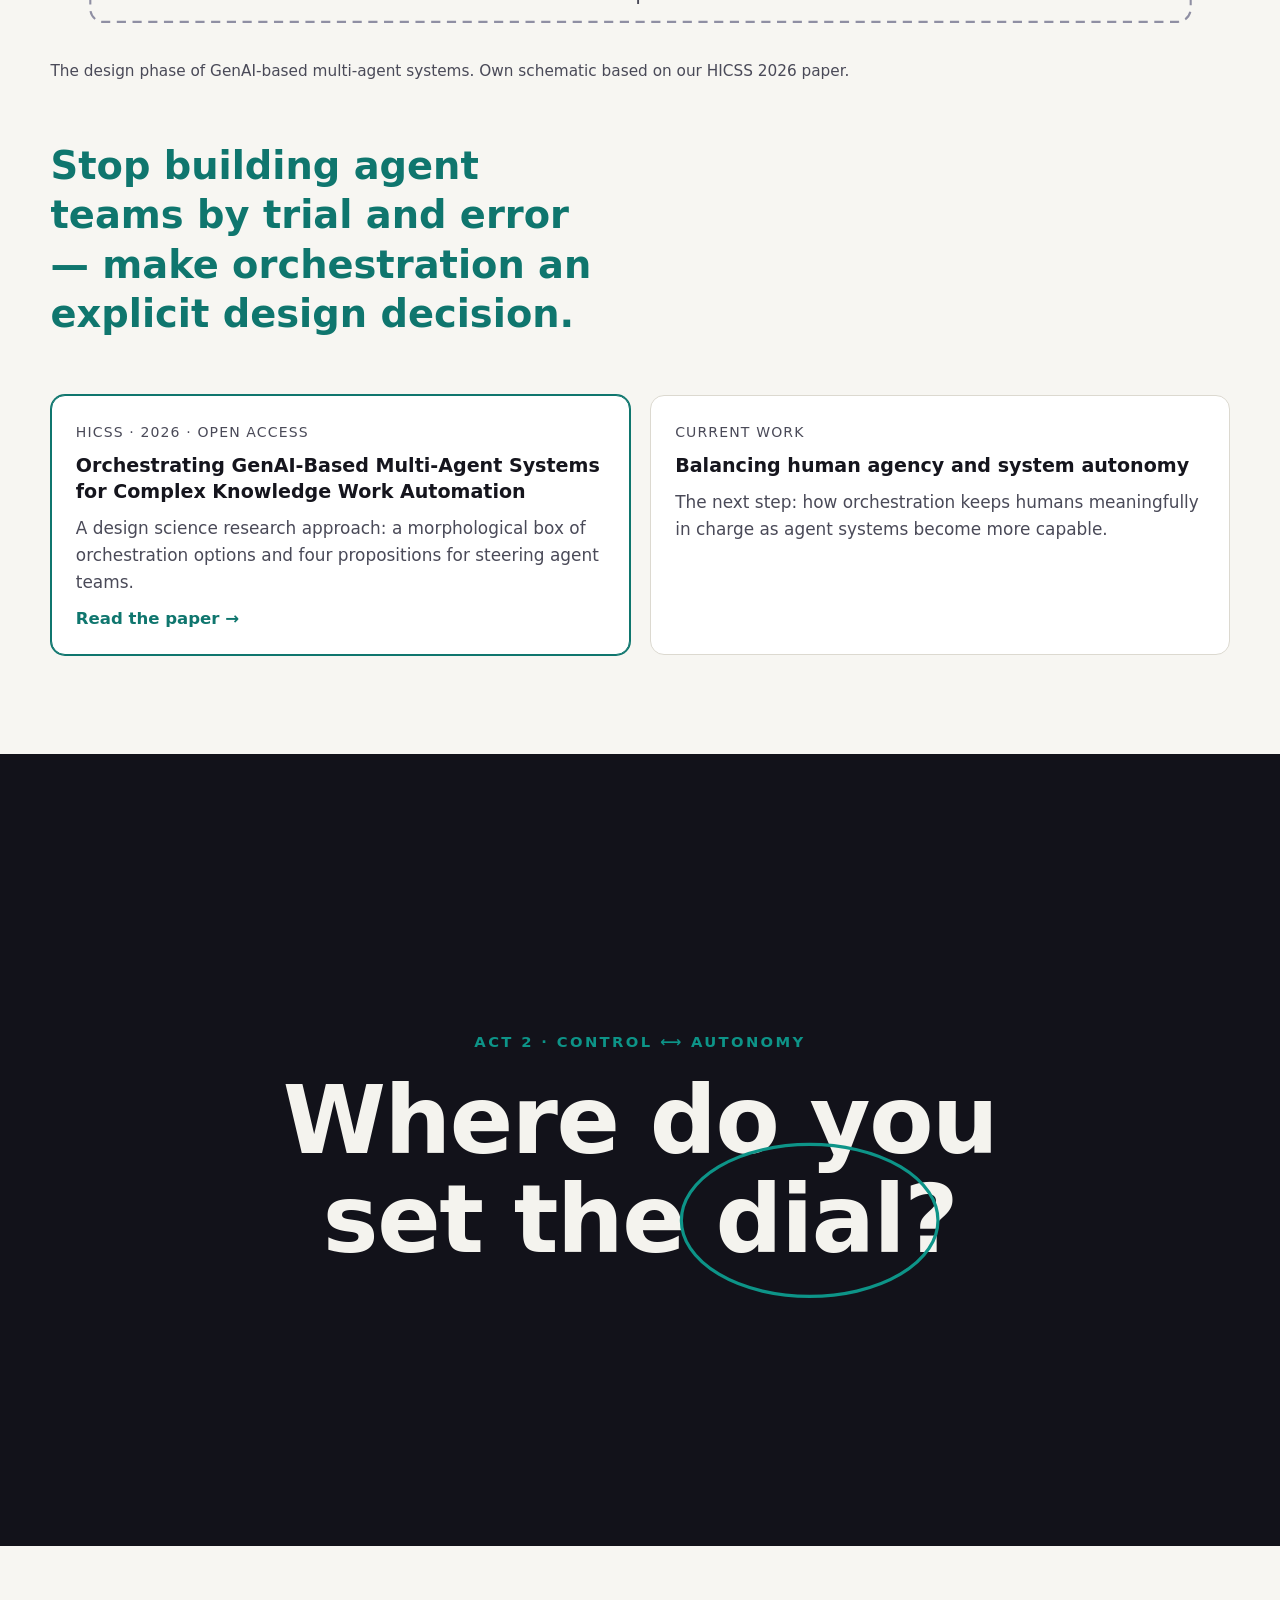
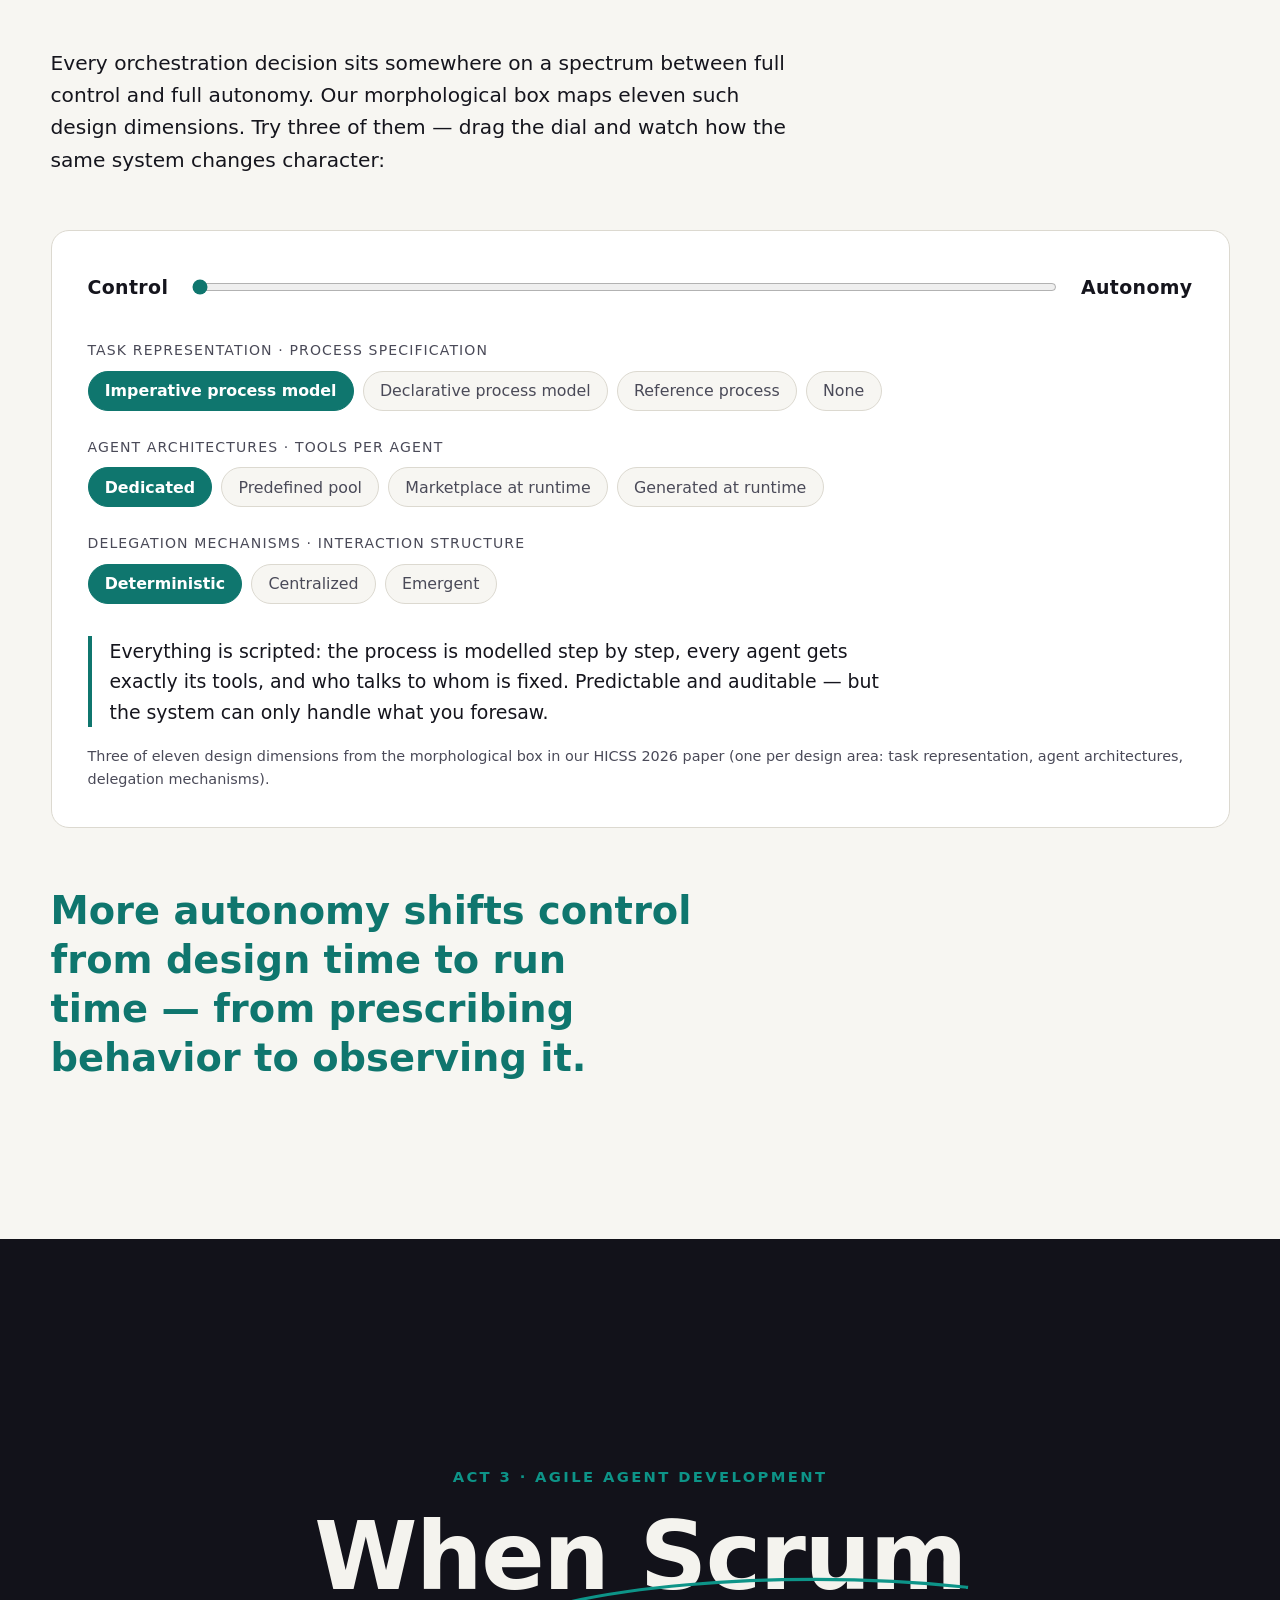
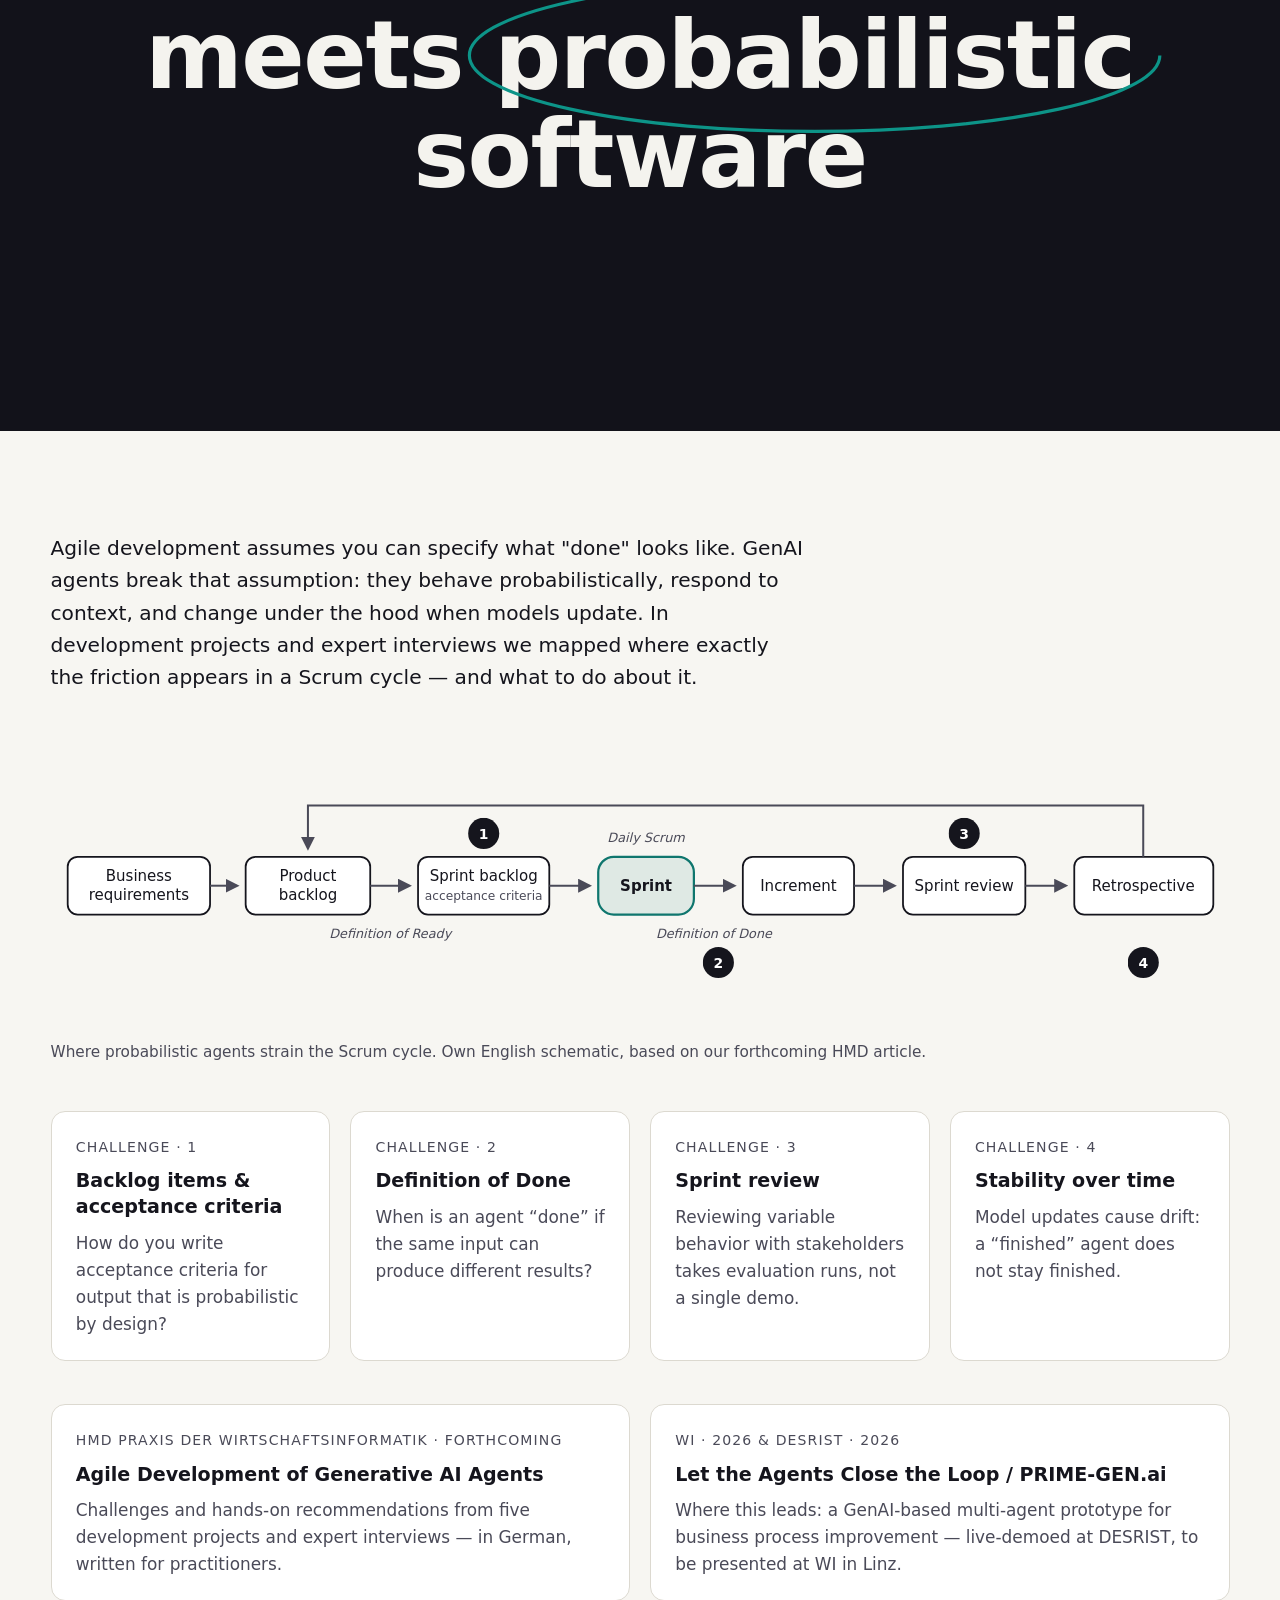
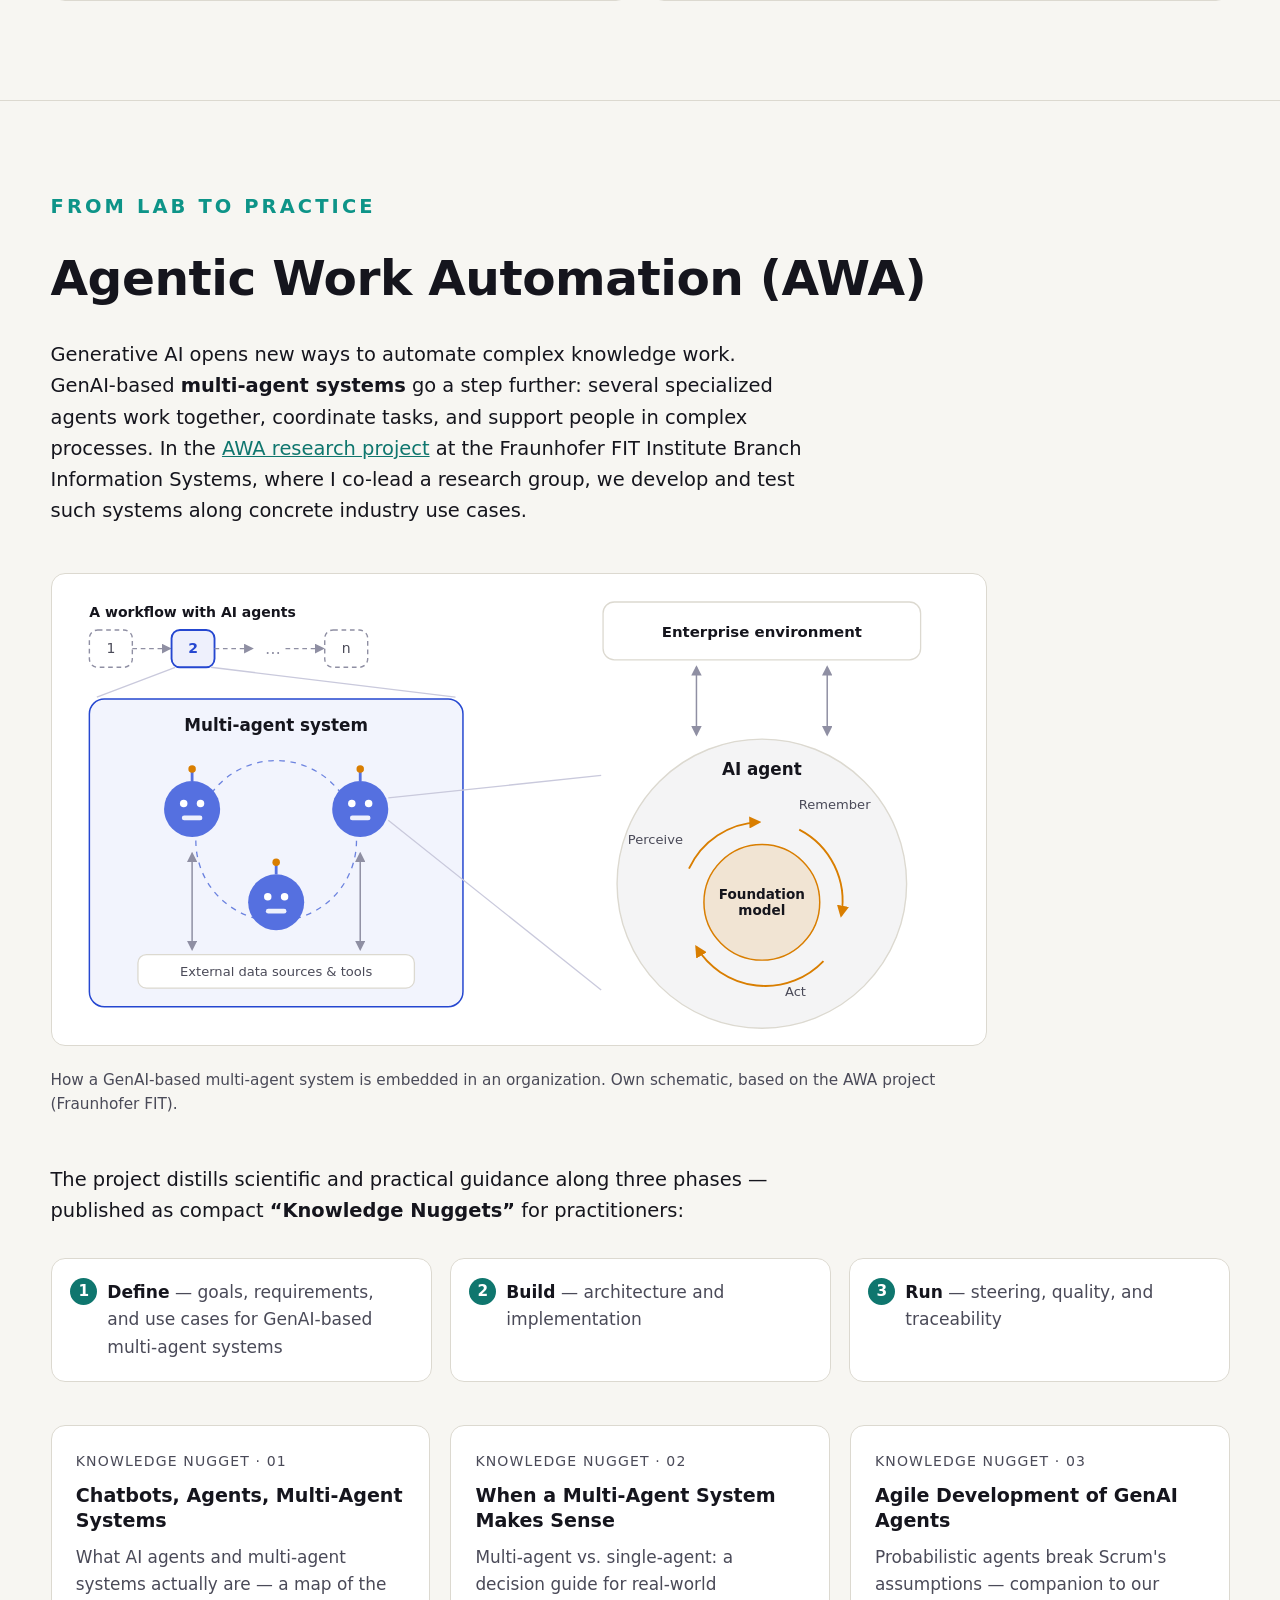
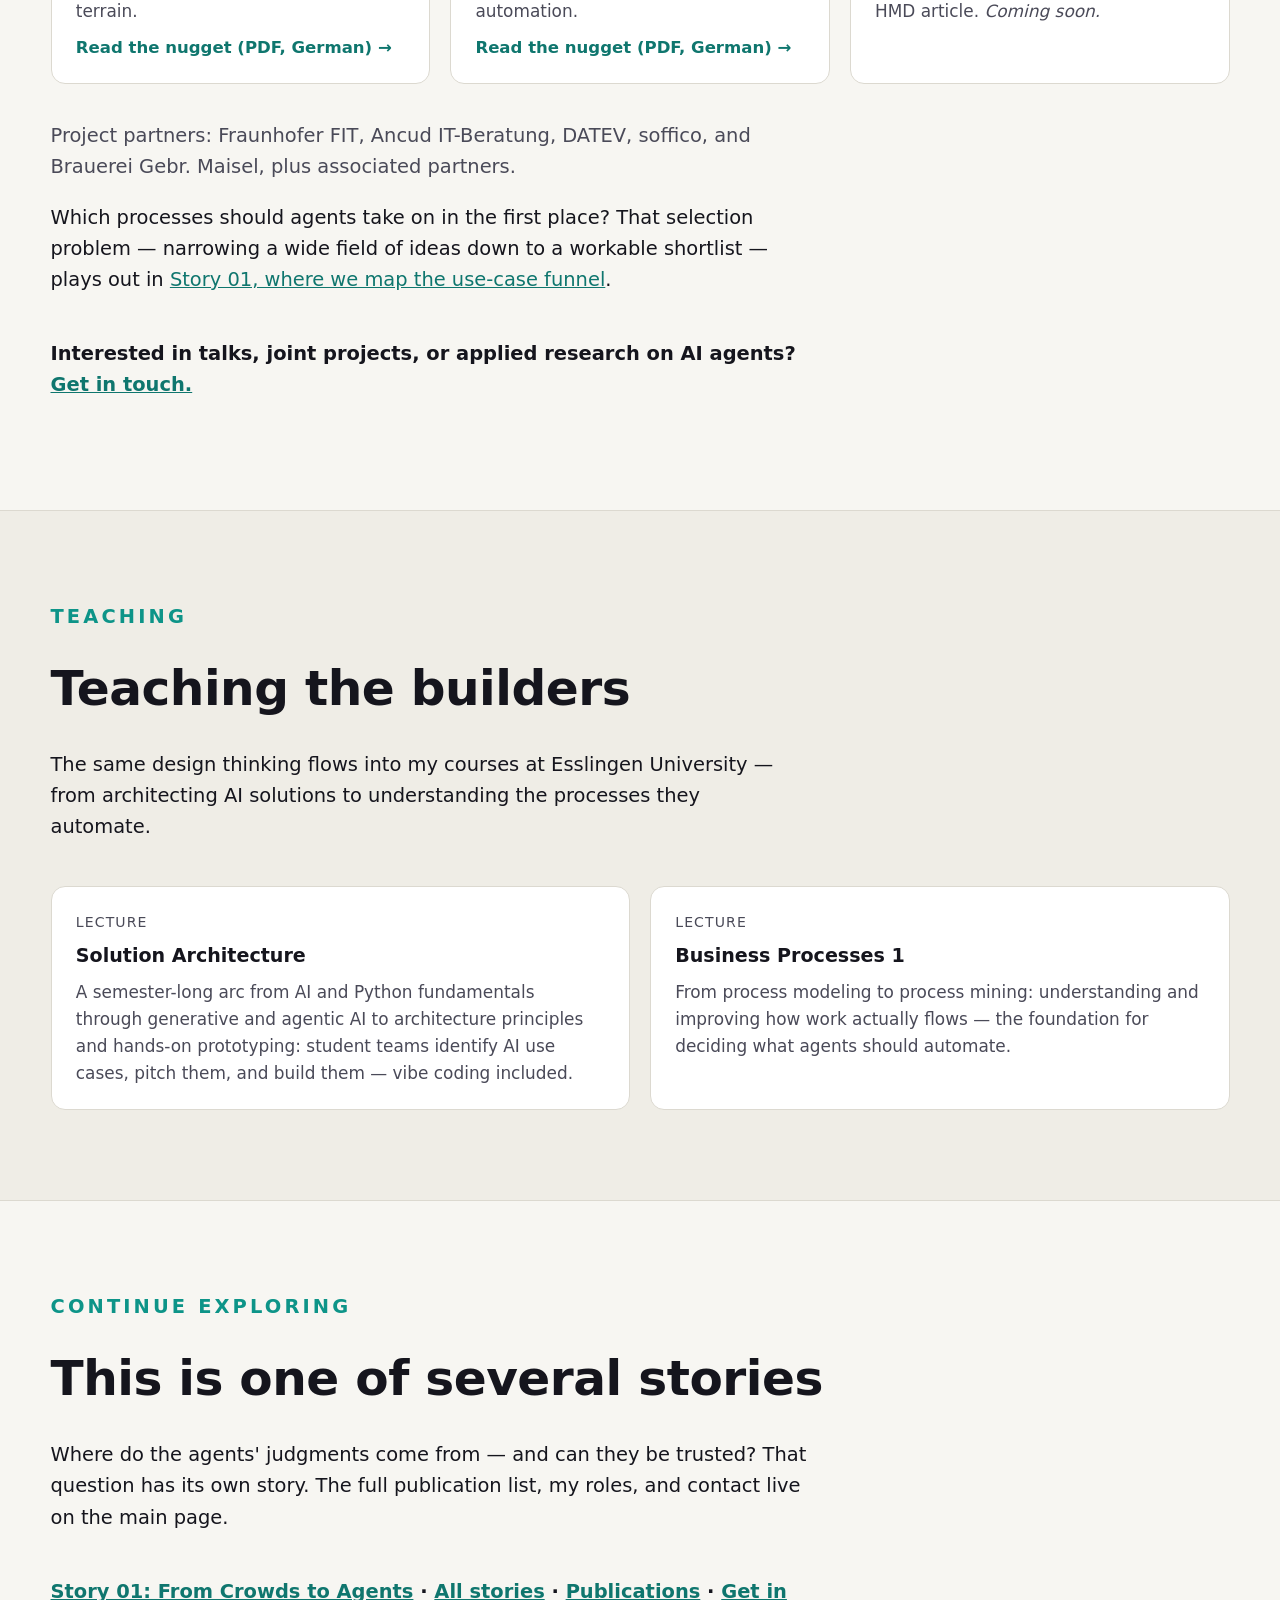
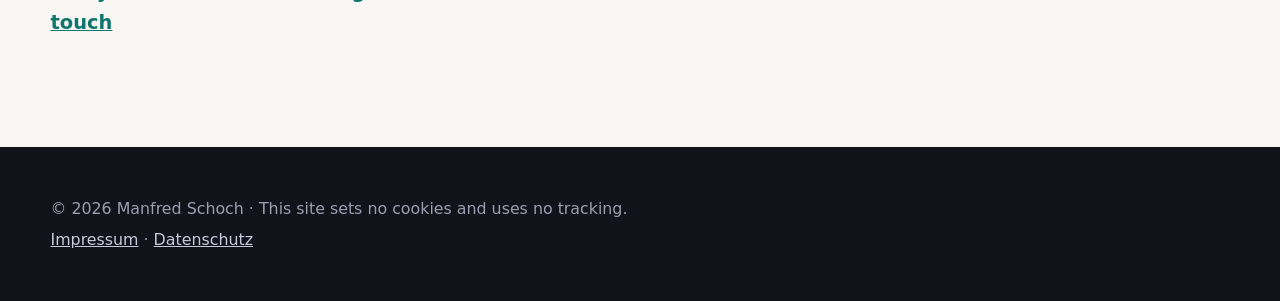
==== commit 9219abe5: "Story colours + move use-case funnel to Story 1 Give Story 2 its own teal colour world and a new ope" ====
--- a/stories/agentic-enterprise/index.html
+++ b/stories/agentic-enterprise/index.html
@@ -32,7 +32,7 @@
   <section class="scrolly" id="story" aria-label="Introduction">
     <div class="scrolly__stage">
       <svg class="scrolly__canvas" id="pipeline-canvas" viewBox="0 0 800 600" role="img"
-           aria-label="Animation of a rigid process pipeline dissolving into an adaptive network of AI agents around an orchestrator"></svg>
+           aria-label="Animation of a rigid, numbered process pipeline reorganizing into a delegation hierarchy: an orchestrator delegates to specialized AI agents, each equipped with its own set of tools"></svg>
       <div class="scrolly__eyebrow">A research story · Manfred Schoch</div>
       <div class="scrolly__blurbs">
         <div class="scrolly__blurb" data-step="0">
@@ -324,30 +324,9 @@
       </div>
       <p class="band__note reveal">Project partners: Fraunhofer FIT, Ancud IT-Beratung, DATEV, soffico,
       and Brauerei Gebr. Maisel, plus associated partners.</p>
-
-      <h3 class="band__subtitle reveal">Finding the right use cases first</h3>
-      <p class="reveal">Before any agent is built, organizations face a selection problem. In our industry
-      projects — from manufacturing to knowledge work — we run gallery walks and ideation formats, then
-      condense ideas into one-page profiles for structured evaluation. The funnel is steep:</p>
-      <div class="funnel reveal" aria-label="Use case funnel: from about 300 raw ideas to about 100 worth detailing to 20 to 30 implemented">
-        <div class="funnel__stage">
-          <div class="funnel__bar" style="--w: 100%"></div>
-          <span class="funnel__num">~300</span>
-          <span class="funnel__label">raw ideas from ideation &amp; gallery walks</span>
-        </div>
-        <div class="funnel__stage">
-          <div class="funnel__bar" style="--w: 46%"></div>
-          <span class="funnel__num">~100</span>
-          <span class="funnel__label">worth detailing in one-page profiles</span>
-        </div>
-        <div class="funnel__stage">
-          <div class="funnel__bar" style="--w: 16%"></div>
-          <span class="funnel__num">20–30</span>
-          <span class="funnel__label">make it onto the implementation roadmap</span>
-        </div>
-      </div>
-      <p class="band__note reveal">Typical proportions from our projects — the exact shape depends on the
-      organization's AI maturity.</p>
+      <p class="reveal">Which processes should agents take on in the first place? That selection problem —
+      narrowing a wide field of ideas down to a workable shortlist — plays out in
+      <a href="../crowds-to-agents/#practice">Story 01, where we map the use-case funnel</a>.</p>
       <p class="band__cta reveal">Interested in talks, joint projects, or applied research on AI agents?
         <a href="../../#about">Get in touch.</a></p>
     </div>
--- a/css/style.css
+++ b/css/style.css
@@ -274,7 +274,10 @@
 }
 
 /* ============ Story 2: agentic enterprise (teal accent) ============ */
-.story-agentic { --accent: #0f766e; }
+/* Own colour world: deep teal primary + bright teal for emphasis (ovals,
+   eyebrows, opening highlights) — so nothing borrows Story 1's orange. */
+.story-agentic { --accent: #0f766e; --accent-warm: #0d9488; }
+.story-agentic .scrolly__blurb strong { color: #5eead4; }
 .band__subtitle { margin: 3.2rem 0 1rem; font-size: 1.4rem; font-weight: 800; }
 
 .spectrum {
